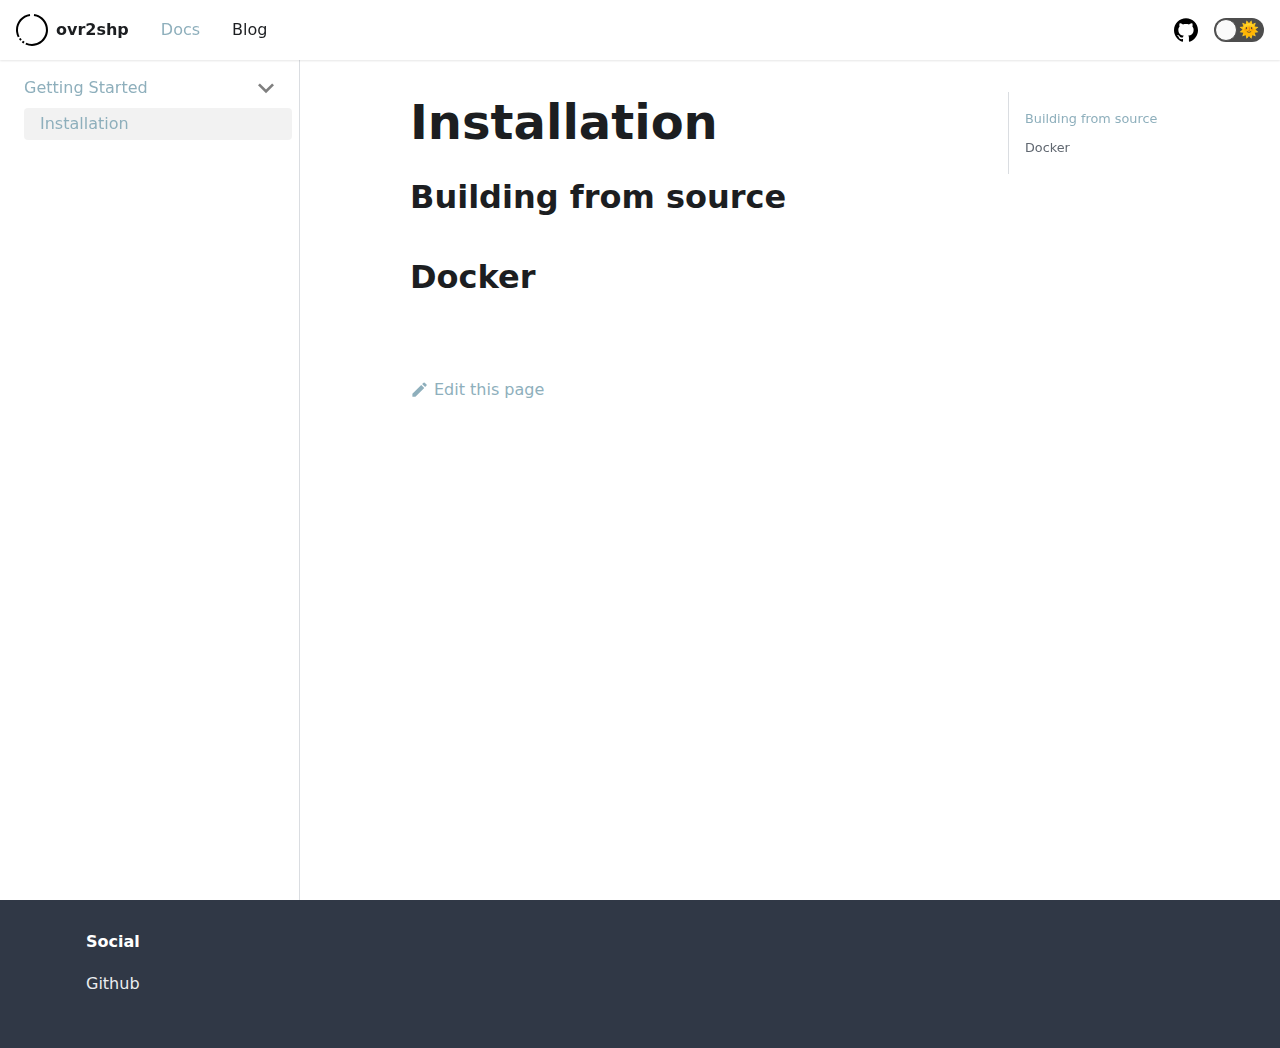
==== index.html @ 109abdb0 "Deploy website - based on 91573e7a1080548430d4d03a2b92b8edbc0ca42b" ====
<!doctype html>
<html lang="en">
<head>
<meta charset="UTF-8">
<meta name="viewport" content="width=device-width,initial-scale=1">
<meta name="generator" content="Docusaurus v2.0.0-alpha.70">
<link rel="alternate" type="application/rss+xml" href="/blog/rss.xml" title="ovr2shp Blog RSS Feed">
<link rel="alternate" type="application/atom+xml" href="/blog/atom.xml" title="ovr2shp Blog Atom Feed"><title data-react-helmet="true">Installation | ovr2shp</title><meta data-react-helmet="true" name="twitter:card" content="summary_large_image"><meta data-react-helmet="true" name="docusaurus_locale" content="en"><meta data-react-helmet="true" name="docusaurus_version" content="current"><meta data-react-helmet="true" name="docusaurus_tag" content="docs-default-current"><meta data-react-helmet="true" property="og:title" content="Installation | ovr2shp"><meta data-react-helmet="true" name="description" content="Building from source"><meta data-react-helmet="true" property="og:description" content="Building from source"><meta data-react-helmet="true" property="og:url" content="https://shenyih0ng.github.io/"><link data-react-helmet="true" rel="shortcut icon" href="/img/logo.svg"><link data-react-helmet="true" rel="canonical" href="https://shenyih0ng.github.io/"><script data-react-helmet="true">document.addEventListener("DOMContentLoaded",(function(){var n=document.getElementById("base-url-issue-banner-container");if(n){var e=window.location.pathname,t="/"===e.substr(-1)?e:e+"/";n.innerHTML=t}}))</script><link rel="stylesheet" href="/styles.a1e291b4.css">
<link rel="stylesheet" href="/main.c60dcc57.css">
<link rel="preload" href="/styles.f276b146.js" as="script">
<link rel="preload" href="/runtime~main.93b03056.js" as="script">
<link rel="preload" href="/main.1a63adff.js" as="script">
<link rel="preload" href="/common.86f554f6.js" as="script">
<link rel="preload" href="/1be78505.478ac699.js" as="script">
<link rel="preload" href="/18.9599d33e.js" as="script">
<link rel="preload" href="/f976f453.eadfd453.js" as="script">
<link rel="preload" href="/17896441.e6aea592.js" as="script">
<link rel="preload" href="/77fbd900.6f8225dc.js" as="script">
</head>
<body>
<script>!function(){function t(t){document.documentElement.setAttribute("data-theme",t)}var e=function(){var t=null;try{t=localStorage.getItem("theme")}catch(t){}return t}();t(null!==e?e:"light")}()</script><div id="__docusaurus">
<div class="baseUrlIssueBanner_1-cE" style="border:solid red thick;background-color:#ffe6b3;margin:20px;padding:20px;font-size:20px"><p style="font-weight:bold;font-size:30px">Your Docusaurus site did not load properly.</p><p>A very common reason is a wrong site <a href="https://v2.docusaurus.io/docs/docusaurus.config.js/#baseurl" style="font-weight:bold">baseUrl configuration</a>.</p><p>Current configured baseUrl = <span style="font-weight:bold;color:red">/</span>  (default value)</p><p>We suggest trying baseUrl = <span style="font-weight:bold;color:green" id="base-url-issue-banner-container"></span> </p></div><nav aria-label="Skip navigation links"><button type="button" tabindex="0" class="skipToContent_11B0">Skip to main content</button></nav><nav class="navbar navbar--fixed-top navbarHideable_17Wu navbarHidden_19ww"><div class="navbar__inner"><div class="navbar__items"><div aria-label="Navigation bar toggle" class="navbar__toggle" role="button" tabindex="0"><svg aria-label="Menu" width="30" height="30" viewBox="0 0 30 30" role="img" focusable="false"><title>Menu</title><path stroke="currentColor" stroke-linecap="round" stroke-miterlimit="10" stroke-width="2" d="M4 7h22M4 15h22M4 23h22"></path></svg></div><a class="navbar__brand" href="/"><img src="/img/logo.svg" alt="My Site Logo" class="themedImage_YANc themedImage--light_3CMI navbar__logo"><img src="/img/logo.svg" alt="My Site Logo" class="themedImage_YANc themedImage--dark_3ARp navbar__logo"><strong class="navbar__title">ovr2shp</strong></a><a aria-current="page" class="navbar__item navbar__link navbar__link--active" href="/">Docs</a><a class="navbar__item navbar__link" href="/blog">Blog</a></div><div class="navbar__items navbar__items--right"><a href="https://github.com/shenyih0ng/ovr2shp" target="_blank" rel="noopener noreferrer" class="navbar__item navbar__link header-github-link" aria-label="GitHub"></a><div class="react-toggle react-toggle--disabled displayOnlyInLargeViewport_2N3Q"><div class="react-toggle-track"><div class="react-toggle-track-check"><span class="toggle_3NWk">🌜</span></div><div class="react-toggle-track-x"><span class="toggle_3NWk">🌞</span></div></div><div class="react-toggle-thumb"></div><input type="checkbox" disabled="" aria-label="Dark mode toggle" class="react-toggle-screenreader-only"></div></div></div><div role="presentation" class="navbar-sidebar__backdrop"></div><div class="navbar-sidebar"><div class="navbar-sidebar__brand"><a class="navbar__brand" href="/"><img src="/img/logo.svg" alt="My Site Logo" class="themedImage_YANc themedImage--light_3CMI navbar__logo"><img src="/img/logo.svg" alt="My Site Logo" class="themedImage_YANc themedImage--dark_3ARp navbar__logo"><strong class="navbar__title">ovr2shp</strong></a></div><div class="navbar-sidebar__items"><div class="menu"><ul class="menu__list"><li class="menu__list-item"><a aria-current="page" class="menu__link navbar__link--active" href="/">Docs</a></li><li class="menu__list-item"><a class="menu__link" href="/blog">Blog</a></li><li class="menu__list-item"><a href="https://github.com/shenyih0ng/ovr2shp" target="_blank" rel="noopener noreferrer" class="menu__link header-github-link" aria-label="GitHub"></a></li></ul></div></div></div></nav><div class="main-wrapper"><div class="docPage_vMrn"><div class="docSidebarContainer_3Ak5" role="complementary"><div class="sidebar_3gvy sidebarWithHideableNavbar_CROi"><a tabindex="-1" class="sidebarLogo_xFc8" href="/"><img src="/img/logo.svg" alt="My Site Logo" class="themedImage_YANc themedImage--light_3CMI"><img src="/img/logo.svg" alt="My Site Logo" class="themedImage_YANc themedImage--dark_3ARp"><strong>ovr2shp</strong></a><div class="menu menu--responsive thin-scrollbar menu_1yIk"><button aria-label="Open Menu" aria-haspopup="true" class="button button--secondary button--sm menu__button" type="button"><svg aria-label="Menu" class="sidebarMenuIcon_1CUI" width="24" height="24" viewBox="0 0 30 30" role="img" focusable="false"><title>Menu</title><path stroke="currentColor" stroke-linecap="round" stroke-miterlimit="10" stroke-width="2" d="M4 7h22M4 15h22M4 23h22"></path></svg></button><ul class="menu__list"><li class="menu__list-item"><a class="menu__link menu__link--sublist menu__link--active" href="#!">Getting Started</a><ul class="menu__list"><li class="menu__list-item"><a aria-current="page" class="menu__link menu__link--active active" tabindex="0" href="/">Installation</a></li></ul></li></ul></div></div></div><main class="docMainContainer_2iGs"><div class="container padding-vert--lg docItemWrapper_1bxp"><div class="row"><div class="col docItemCol_U38p"><div class="docItemContainer_a7m4"><article><header><h1 class="docTitle_Oumm">Installation</h1></header><div class="markdown"><h2><a aria-hidden="true" tabindex="-1" class="anchor" id="building-from-source"></a>Building from source<a class="hash-link" href="#building-from-source" title="Direct link to heading">#</a></h2><h2><a aria-hidden="true" tabindex="-1" class="anchor" id="docker"></a>Docker<a class="hash-link" href="#docker" title="Direct link to heading">#</a></h2></div></article><div class="margin-vert--xl"><div class="row"><div class="col"><a href="https://github.com/facebook/docusaurus/edit/master/website/docs/installation.md" target="_blank" rel="noreferrer noopener"><svg fill="currentColor" height="1.2em" width="1.2em" preserveAspectRatio="xMidYMid meet" role="img" viewBox="0 0 40 40" class="iconEdit_2LL7"><g><path d="m34.5 11.7l-3 3.1-6.3-6.3 3.1-3q0.5-0.5 1.2-0.5t1.1 0.5l3.9 3.9q0.5 0.4 0.5 1.1t-0.5 1.2z m-29.5 17.1l18.4-18.5 6.3 6.3-18.4 18.4h-6.3v-6.2z"></path></g></svg>Edit this page</a></div></div></div><div class="margin-vert--lg"><nav class="pagination-nav" aria-label="Blog list page navigation"><div class="pagination-nav__item"></div><div class="pagination-nav__item pagination-nav__item--next"></div></nav></div></div></div><div class="col col--3"><div class="tableOfContents_2xL- thin-scrollbar"><ul class="table-of-contents table-of-contents__left-border"><li><a href="#building-from-source" class="table-of-contents__link">Building from source</a></li><li><a href="#docker" class="table-of-contents__link">Docker</a></li></ul></div></div></div></div></main></div></div><footer class="footer footer--dark"><div class="container"><div class="row footer__links"><div class="col footer__col"><h4 class="footer__title">Social</h4><ul class="footer__items"><li class="footer__item"><a href="https://github.com/shenyih0ng/ovr2shp" target="_blank" rel="noopener noreferrer" class="footer__link-item">Github</a></li></ul></div></div><div class="footer__bottom text--center"></div></div></footer></div>
<script src="/styles.f276b146.js"></script>
<script src="/runtime~main.93b03056.js"></script>
<script src="/main.1a63adff.js"></script>
<script src="/common.86f554f6.js"></script>
<script src="/1be78505.478ac699.js"></script>
<script src="/18.9599d33e.js"></script>
<script src="/f976f453.eadfd453.js"></script>
<script src="/17896441.e6aea592.js"></script>
<script src="/77fbd900.6f8225dc.js"></script>
</body>
</html>
---- styles.a1e291b4.css ----
.row .col,img{max-width:100%}.markdown li,body{word-wrap:break-word}pre,table{overflow:auto}blockquote,pre{margin:0 0 var(--ifm-spacing-vertical)}.button,.close{-webkit-appearance:none;cursor:pointer}.breadcrumbs__link,.button{transition-timing-function:var(--ifm-transition-timing-default)}.button,.react-toggle{-webkit-user-select:none;-ms-user-select:none}.button--link,a{-webkit-text-decoration:var(--ifm-link-decoration)}.button,.close,.menu__link,.navbar__link{cursor:pointer}.tabs__item,hr,img{box-sizing:content-box}.react-toggle,html{-webkit-tap-highlight-color:transparent}.footer__items,.menu__list,.pills__item,.sidebarItem_2T0D{list-style-type:none}:root{--ra-admonition-background-color:var(--ifm-alert-background-color);--ra-admonition-border-width:var(--ifm-alert-border-width);--ra-admonition-border-color:var(--ifm-alert-border-color);--ra-admonition-border-radius:var(--ifm-alert-border-radius);--ra-admonition-color:var(--ifm-alert-color);--ra-admonition-padding-vertical:var(--ifm-alert-padding-vertical);--ra-admonition-padding-horizontal:var(--ifm-alert-padding-horizontal);--ra-color-note:var(--ifm-color-secondary);--ra-color-important:var(--ifm-color-info);--ra-color-tip:var(--ifm-color-success);--ra-color-caution:var(--ifm-color-warning);--ra-color-warning:var(--ifm-color-danger);--ra-color-text-dark:var(--ifm-color-gray-900);--ifm-dark-value:10%;--ifm-darker-value:15%;--ifm-darkest-value:30%;--ifm-light-value:15%;--ifm-lighter-value:30%;--ifm-lightest-value:50%;--ifm-color-primary:#3578e5;--ifm-color-primary-dark:#306cce;--ifm-color-primary-darker:#2d66c3;--ifm-color-primary-darkest:#2554a0;--ifm-color-primary-light:#538ce9;--ifm-color-primary-lighter:#72a1ed;--ifm-color-primary-lightest:#9abcf2;--ifm-color-secondary:#ebedf0;--ifm-color-secondary-dark:#d4d5d8;--ifm-color-secondary-darker:#c8c9cc;--ifm-color-secondary-darkest:#a4a6a8;--ifm-color-secondary-light:#eef0f2;--ifm-color-secondary-lighter:#f1f2f5;--ifm-color-secondary-lightest:#f5f6f8;--ifm-color-success:#00a400;--ifm-color-success-dark:#009400;--ifm-color-success-darker:#008b00;--ifm-color-success-darkest:#007300;--ifm-color-success-light:#26b226;--ifm-color-success-lighter:#4dbf4d;--ifm-color-success-lightest:#80d280;--ifm-color-info:#54c7ec;--ifm-color-info-dark:#4cb3d4;--ifm-color-info-darker:#47a9c9;--ifm-color-info-darkest:#3b8ba5;--ifm-color-info-light:#6ecfef;--ifm-color-info-lighter:#87d8f2;--ifm-color-info-lightest:#aae3f6;--ifm-color-warning:#ffba00;--ifm-color-warning-dark:#e6a700;--ifm-color-warning-darker:#d99e00;--ifm-color-warning-darkest:#b38200;--ifm-color-warning-light:#ffc426;--ifm-color-warning-lighter:#ffcf4d;--ifm-color-warning-lightest:#ffdd80;--ifm-color-danger:#fa383e;--ifm-color-danger-dark:#e13238;--ifm-color-danger-darker:#d53035;--ifm-color-danger-darkest:#af272b;--ifm-color-danger-light:#fb565b;--ifm-color-danger-lighter:#fb7478;--ifm-color-danger-lightest:#fd9c9f;--ifm-color-white:#fff;--ifm-color-black:#000;--ifm-color-gray-0:var(--ifm-color-white);--ifm-color-gray-100:#f5f6f7;--ifm-color-gray-200:#ebedf0;--ifm-color-gray-300:#dadde1;--ifm-color-gray-400:#ccd0d5;--ifm-color-gray-500:#bec3c9;--ifm-color-gray-600:#8d949e;--ifm-color-gray-700:#606770;--ifm-color-gray-800:#444950;--ifm-color-gray-900:#1c1e21;--ifm-color-gray-1000:var(--ifm-color-black);--ifm-color-emphasis-0:var(--ifm-color-gray-0);--ifm-color-emphasis-100:var(--ifm-color-gray-100);--ifm-color-emphasis-200:var(--ifm-color-gray-200);--ifm-color-emphasis-300:var(--ifm-color-gray-300);--ifm-color-emphasis-400:var(--ifm-color-gray-400);--ifm-color-emphasis-500:var(--ifm-color-gray-500);--ifm-color-emphasis-600:var(--ifm-color-gray-600);--ifm-color-emphasis-700:var(--ifm-color-gray-700);--ifm-color-emphasis-800:var(--ifm-color-gray-800);--ifm-color-emphasis-900:var(--ifm-color-gray-900);--ifm-color-emphasis-1000:var(--ifm-color-gray-1000);--ifm-color-content:var(--ifm-color-emphasis-900);--ifm-color-content-inverse:var(--ifm-color-emphasis-0);--ifm-color-content-secondary:#606770;--ifm-background-color:transparent;--ifm-background-surface-color:var(--ifm-color-content-inverse);--ifm-global-border-width:1px;--ifm-global-radius:0.4rem;--ifm-hover-overlay:rgba(0,0,0,0.05);--ifm-font-color-base:var(--ifm-color-content);--ifm-font-color-base-inverse:var(--ifm-color-content-inverse);--ifm-font-color-secondary:var(--ifm-color-content-secondary);--ifm-font-family-base:system-ui,-apple-system,Segoe UI,Roboto,Ubuntu,Cantarell,Noto Sans,sans-serif,BlinkMacSystemFont,"Segoe UI",Helvetica,Arial,sans-serif,"Apple Color Emoji","Segoe UI Emoji","Segoe UI Symbol";--ifm-font-family-monospace:SFMono-Regular,Menlo,Monaco,Consolas,"Liberation Mono","Courier New",monospace;--ifm-font-size-base:100%;--ifm-font-weight-light:300;--ifm-font-weight-normal:400;--ifm-font-weight-semibold:500;--ifm-font-weight-bold:700;--ifm-font-weight-base:var(--ifm-font-weight-normal);--ifm-line-height-base:1.65;--ifm-global-spacing:1rem;--ifm-spacing-vertical:var(--ifm-global-spacing);--ifm-spacing-horizontal:var(--ifm-global-spacing);--ifm-transition-fast:200ms;--ifm-transition-slow:400ms;--ifm-transition-timing-default:cubic-bezier(0.08,0.52,0.52,1);--ifm-global-shadow-lw:0 1px 2px 0 rgba(0,0,0,0.1);--ifm-global-shadow-md:0 5px 40px rgba(0,0,0,0.2);--ifm-global-shadow-tl:0 12px 28px 0 rgba(0,0,0,0.2),0 2px 4px 0 rgba(0,0,0,0.1);--ifm-z-index-dropdown:2;--ifm-z-index-fixed:3;--ifm-z-index-overlay:4;--ifm-container-width:1140px;--ifm-code-background:var(--ifm-color-emphasis-200);--ifm-code-border-radius:var(--ifm-global-radius);--ifm-code-color:var(--ifm-color-emphasis-900);--ifm-code-font-size:90%;--ifm-code-padding-horizontal:0.4rem;--ifm-code-padding-vertical:0.2rem;--ifm-pre-background:var(--ifm-color-emphasis-100);--ifm-pre-border-radius:var(--ifm-code-border-radius);--ifm-pre-color:inherit;--ifm-pre-line-height:1.45;--ifm-pre-padding:1rem;--ifm-heading-color:inherit;--ifm-heading-margin-top:0;--ifm-heading-margin-bottom:var(--ifm-spacing-vertical);--ifm-heading-font-family:inherit;--ifm-heading-font-weight:var(--ifm-font-weight-bold);--ifm-heading-line-height:1.25;--ifm-h1-font-size:2rem;--ifm-h2-font-size:1.5rem;--ifm-h3-font-size:1.25rem;--ifm-h4-font-size:1rem;--ifm-h5-font-size:0.875rem;--ifm-h6-font-size:0.85rem;--ifm-image-alignment-padding:1.25rem;--ifm-leading-desktop:1.25;--ifm-leading:calc(var(--ifm-leading-desktop)*1rem);--ifm-list-left-padding:2rem;--ifm-list-margin:1rem;--ifm-list-item-margin:0.25rem;--ifm-list-paragraph-margin:1rem;--ifm-table-cell-padding:0.75rem;--ifm-table-background:transparent;--ifm-table-stripe-background:var(--ifm-color-emphasis-100);--ifm-table-border-width:1px;--ifm-table-border-color:var(--ifm-color-emphasis-300);--ifm-table-head-background:inherit;--ifm-table-head-color:inherit;--ifm-table-head-font-weight:var(--ifm-font-weight-bold);--ifm-table-cell-color:inherit;--ifm-link-color:var(--ifm-color-primary);--ifm-link-decoration:none;--ifm-link-hover-color:var(--ifm-link-color);--ifm-link-hover-decoration:underline;--ifm-paragraph-margin-bottom:var(--ifm-leading);--ifm-blockquote-color:#6a737d;--ifm-blockquote-font-size:var(--ifm-font-size-base);--ifm-blockquote-padding-horizontal:1rem;--ifm-blockquote-padding-vertical:1rem;--ifm-hr-border-color:var(--ifm-color-emphasis-500);--ifm-hr-border-width:1px;--ifm-hr-margin-vertical:1.5rem;--ifm-alert-background-color:inherit;--ifm-alert-border-color:inherit;--ifm-alert-border-radius:var(--ifm-global-radius);--ifm-alert-border-width:var(--ifm-global-border-width);--ifm-alert-color:var(--ifm-font-color-base-inverse);--ifm-alert-padding-horizontal:var(--ifm-spacing-horizontal);--ifm-alert-padding-vertical:var(--ifm-spacing-vertical);--ifm-avatar-intro-margin:1rem;--ifm-avatar-intro-alignment:inherit;--ifm-avatar-photo-size-sm:2rem;--ifm-avatar-photo-size-md:3rem;--ifm-avatar-photo-size-lg:4rem;--ifm-avatar-photo-size-xl:6rem;--ifm-badge-background-color:inherit;--ifm-badge-border-color:inherit;--ifm-badge-border-radius:var(--ifm-global-radius);--ifm-badge-border-width:var(--ifm-global-border-width);--ifm-badge-color:var(--ifm-color-white);--ifm-badge-padding-horizontal:calc(var(--ifm-spacing-horizontal)*0.5);--ifm-badge-padding-vertical:calc(var(--ifm-spacing-vertical)*0.25);--ifm-breadcrumb-border-radius:1.5rem;--ifm-breadcrumb-spacing:0.0625rem;--ifm-breadcrumb-color-active:var(--ifm-color-primary);--ifm-breadcrumb-item-background-active:var(--ifm-hover-overlay);--ifm-breadcrumb-padding-horizontal:1rem;--ifm-breadcrumb-padding-vertical:0.5rem;--ifm-breadcrumb-size-multiplier:1;--ifm-breadcrumb-separator:url('data:image/svg+xml;utf8,<svg xmlns="http://www.w3.org/2000/svg" x="0px" y="0px" viewBox="0 0 256 256"><g><g><polygon points="79.093,0 48.907,30.187 146.72,128 48.907,225.813 79.093,256 207.093,128"/></g></g><g></g><g></g><g></g><g></g><g></g><g></g><g></g><g></g><g></g><g></g><g></g><g></g><g></g><g></g><g></g></svg>');--ifm-breadcrumb-separator-filter:none;--ifm-breadcrumb-separator-size:0.5rem;--ifm-breadcrumb-separator-size-multiplier:1.25;--ifm-button-background-color:inherit;--ifm-button-border-color:var(--ifm-button-background-color);--ifm-button-border-width:var(--ifm-global-border-width);--ifm-button-color:var(--ifm-font-color-base-inverse);--ifm-button-font-weight:var(--ifm-font-weight-bold);--ifm-button-padding-horizontal:1.5rem;--ifm-button-padding-vertical:0.375rem;--ifm-button-size-multiplier:1;--ifm-button-transition-duration:var(--ifm-transition-fast);--ifm-button-border-radius:calc(var(--ifm-global-radius)*var(--ifm-button-size-multiplier));--ifm-button-group-margin:2px;--ifm-card-background-color:var(--ifm-background-surface-color);--ifm-card-border-radius:calc(var(--ifm-global-radius)*2);--ifm-card-horizontal-spacing:var(--ifm-global-spacing);--ifm-card-vertical-spacing:var(--ifm-global-spacing);--ifm-toc-border-color:var(--ifm-color-emphasis-300);--ifm-toc-link-color:var(--ifm-color-content-secondary);--ifm-toc-padding-left:0.5rem;--ifm-toc-padding-vertical:0.5rem;--ifm-dropdown-background-color:var(--ifm-background-surface-color);--ifm-dropdown-font-weight:var(--ifm-font-weight-semibold);--ifm-dropdown-link-color:var(--ifm-font-color-base);--ifm-dropdown-hover-background-color:var(--ifm-hover-overlay);--ifm-footer-background-color:var(--ifm-color-emphasis-100);--ifm-footer-color:inherit;--ifm-footer-link-color:var(--ifm-color-emphasis-700);--ifm-footer-link-hover-color:var(--ifm-color-primary);--ifm-footer-link-horizontal-spacing:0.5rem;--ifm-footer-padding-horizontal:calc(var(--ifm-spacing-horizontal)*2);--ifm-footer-padding-vertical:calc(var(--ifm-spacing-vertical)*2);--ifm-footer-title-color:inherit;--ifm-hero-background-color:var(--ifm-background-surface-color);--ifm-hero-text-color:var(--ifm-color-emphasis-800);--ifm-menu-color:var(--ifm-color-emphasis-700);--ifm-menu-color-active:var(--ifm-color-primary);--ifm-menu-color-background-active:var(--ifm-hover-overlay);--ifm-menu-color-background-hover:var(--ifm-hover-overlay);--ifm-menu-link-padding-horizontal:1rem;--ifm-menu-link-padding-vertical:0.375rem;--ifm-menu-link-sublist-icon:url('data:image/svg+xml;utf8,<svg xmlns="http://www.w3.org/2000/svg" width="16px" height="16px" viewBox="0 0 24 24"><path fill="rgba(0,0,0,0.5)" d="M7.41 15.41L12 10.83l4.59 4.58L18 14l-6-6-6 6z"></path></svg>');--ifm-menu-link-sublist-icon-filter:none;--ifm-navbar-background-color:var(--ifm-background-surface-color);--ifm-navbar-height:3.75rem;--ifm-navbar-item-padding-horizontal:1rem;--ifm-navbar-item-padding-vertical:0.25rem;--ifm-navbar-link-color:var(--ifm-font-color-base);--ifm-navbar-link-hover-color:var(--ifm-color-primary);--ifm-navbar-link-active-color:var(--ifm-link-color);--ifm-navbar-padding-horizontal:var(--ifm-spacing-horizontal);--ifm-navbar-padding-vertical:calc(var(--ifm-spacing-vertical)*0.5);--ifm-navbar-shadow:var(--ifm-global-shadow-lw);--ifm-navbar-search-input-background-color:var(--ifm-color-emphasis-200);--ifm-navbar-search-input-color:var(--ifm-color-emphasis-800);--ifm-navbar-search-input-placeholder-color:var(--ifm-color-emphasis-500);--ifm-navbar-search-input-icon:url('data:image/svg+xml;utf8,<svg fill="currentColor" xmlns="http://www.w3.org/2000/svg" viewBox="0 0 16 16" height="16px" width="16px"><path d="M6.02945,10.20327a4.17382,4.17382,0,1,1,4.17382-4.17382A4.15609,4.15609,0,0,1,6.02945,10.20327Zm9.69195,4.2199L10.8989,9.59979A5.88021,5.88021,0,0,0,12.058,6.02856,6.00467,6.00467,0,1,0,9.59979,10.8989l4.82338,4.82338a.89729.89729,0,0,0,1.29912,0,.89749.89749,0,0,0-.00087-1.29909Z" /></svg>');--ifm-navbar-sidebar-width:80vw;--ifm-pagination-border-radius:calc(var(--ifm-global-radius)*var(--ifm-pagination-size-multiplier));--ifm-pagination-color-active:var(--ifm-color-primary);--ifm-pagination-font-size:1rem;--ifm-pagination-item-active-background:var(--ifm-hover-overlay);--ifm-pagination-page-spacing:0.0625rem;--ifm-pagination-padding-horizontal:calc(var(--ifm-spacing-horizontal)*1);--ifm-pagination-padding-vertical:calc(var(--ifm-spacing-vertical)*0.25);--ifm-pagination-size-multiplier:1;--ifm-pagination-nav-border-radius:var(--ifm-global-radius);--ifm-pagination-nav-color-hover:var(--ifm-color-primary);--ifm-pills-color-active:var(--ifm-color-primary);--ifm-pills-color-background-active:var(--ifm-hover-overlay);--ifm-pills-spacing:0.0625rem;--ifm-tabs-color:var(--ifm-font-color-secondary);--ifm-tabs-color-active:var(--ifm-color-primary);--ifm-tabs-padding-horizontal:1rem;--ifm-tabs-padding-vertical:1rem;--ifm-tabs-spacing:0.0625rem;--ifm-scrollbar-size:7px;--ifm-scrollbar-track-background-color:#f1f1f1;--ifm-scrollbar-thumb-background-color:#888;--ifm-scrollbar-thumb-hover-background-color:#555;--docusaurus-announcement-bar-height:auto;--collapse-button-bg-color-dark:#2e333a;--doc-sidebar-width:300px}.admonition{margin-bottom:1em;--ra-admonition-icon-color:var(--ra-admonition-color)}.admonition:not(.alert){background-color:var(--ra-admonition-background-color);border:var(--ra-admonition-border-width) solid var(--ra-admonition-border-color);border-radius:var(--ra-admonition-border-radius);box-sizing:border-box;color:var(--ra-admonition-color);padding:var(--ra-admonition-padding-vertical) var(--ra-admonition-padding-horizontal);--ra-admonition-background-color:var(--ifm-color-primary)}.container,.row .col{padding:0 var(--ifm-spacing-horizontal);width:100%}.admonition h5{margin-top:0;margin-bottom:8px;text-transform:uppercase}.admonition-icon{display:inline-block;vertical-align:middle;margin-right:.2em}.admonition-icon svg{display:inline-block;width:22px;height:22px;stroke-width:0;fill:var(--ra-admonition-icon-color);stroke:var(--ra-admonition-icon-color)}.admonition-content>:last-child,blockquote>:last-child{margin-bottom:0}.admonition-note{--ra-admonition-color:var(--ra-color-text-dark)}*{box-sizing:border-box}html{font:var(--ifm-font-size-base)/var(--ifm-line-height-base) var(--ifm-font-family-base);background-color:var(--ifm-background-color);color:var(--ifm-font-color-base);text-rendering:optimizelegibility;-webkit-font-smoothing:antialiased;-ms-text-size-adjust:100%;-webkit-text-size-adjust:100%}body{margin:0;transition:var(--ifm-transition-fast) ease color}.container{max-width:var(--ifm-container-width);margin:0 auto}.padding-bottom--none,.padding-vert--none{padding-bottom:0!important}.padding-top--none,.padding-vert--none{padding-top:0!important}.padding-horiz--none,.padding-left--none{padding-left:0!important}.padding-horiz--none,.padding-right--none{padding-right:0!important}.container--fluid{max-width:inherit}.row{display:flex;flex-direction:row;flex-wrap:wrap;margin:0 calc(var(--ifm-spacing-horizontal)*-1)}.margin-bottom--none,.margin-vert--none,.markdown>:last-child{margin-bottom:0!important}.margin-top--none,.margin-vert--none,.markdown>:first-child{margin-top:0!important}.row .col{--ifm-col-width:100%;flex:1 0;margin-left:0}.row .col.col--1,.row .col.col--2,.row .col.col--3,.row .col[class*=col--]{flex:0 0 var(--ifm-col-width);max-width:var(--ifm-col-width)}.row .col.col--1{--ifm-col-width:8.33333%}.row .col.col--offset-1{margin-left:8.33333%}.row .col.col--2{--ifm-col-width:16.66667%}.row .col.col--offset-2{margin-left:16.66667%}.row .col.col--3{--ifm-col-width:25%}.row .col.col--offset-3{margin-left:25%}.row .col.col--4{--ifm-col-width:33.33333%;flex:0 0 var(--ifm-col-width);max-width:var(--ifm-col-width)}.row .col.col--offset-4{margin-left:33.33333%}.row .col.col--5{--ifm-col-width:41.66667%;flex:0 0 var(--ifm-col-width);max-width:var(--ifm-col-width)}.row .col.col--6,.row .col.col--7{flex:0 0 var(--ifm-col-width);max-width:var(--ifm-col-width)}.row .col.col--offset-5{margin-left:41.66667%}.row .col.col--6{--ifm-col-width:50%}.row .col.col--offset-6{margin-left:50%}.row .col.col--7{--ifm-col-width:58.33333%}.row .col.col--offset-7{margin-left:58.33333%}.row .col.col--8{--ifm-col-width:66.66667%;flex:0 0 var(--ifm-col-width);max-width:var(--ifm-col-width)}.row .col.col--offset-8{margin-left:66.66667%}.row .col.col--9{--ifm-col-width:75%;flex:0 0 var(--ifm-col-width);max-width:var(--ifm-col-width)}.row .col.col--10,.row .col.col--11{flex:0 0 var(--ifm-col-width);max-width:var(--ifm-col-width)}.row .col.col--offset-9{margin-left:75%}.row .col.col--10{--ifm-col-width:83.33333%}.row .col.col--offset-10{margin-left:83.33333%}.row .col.col--11{--ifm-col-width:91.66667%}.row .col.col--offset-11{margin-left:91.66667%}.row .col.col--12{--ifm-col-width:100%;flex:0 0 var(--ifm-col-width);max-width:var(--ifm-col-width)}.row .col.col--offset-12{margin-left:100%}.row--no-gutters{margin-left:0;margin-right:0}.margin-horiz--none,.margin-left--none{margin-left:0!important}.margin-horiz--none,.margin-right--none{margin-right:0!important}.row--no-gutters>.col{padding-left:0;padding-right:0}.row--align-top{align-items:flex-start}.row--align-bottom{align-items:flex-end}.row--align-center{align-items:center}.row--align-stretch{align-items:stretch}.row--align-baseline{align-items:baseline}.margin--none{margin:0!important}.margin-bottom--xs,.margin-vert--xs{margin-bottom:.25rem!important}.margin-top--xs,.margin-vert--xs{margin-top:.25rem!important}.margin-horiz--xs,.margin-left--xs{margin-left:.25rem!important}.margin-horiz--xs,.margin-right--xs{margin-right:.25rem!important}.margin--xs{margin:.25rem!important}.margin-bottom--sm,.margin-vert--sm{margin-bottom:.5rem!important}.margin-top--sm,.margin-vert--sm{margin-top:.5rem!important}.margin-horiz--sm,.margin-left--sm{margin-left:.5rem!important}.margin-horiz--sm,.margin-right--sm{margin-right:.5rem!important}.margin--sm{margin:.5rem!important}.margin-bottom--md,.margin-vert--md{margin-bottom:1rem!important}.margin-top--md,.margin-vert--md{margin-top:1rem!important}.margin-horiz--md,.margin-left--md{margin-left:1rem!important}.margin-horiz--md,.margin-right--md{margin-right:1rem!important}.margin--md{margin:1rem!important}.margin-bottom--lg,.margin-vert--lg{margin-bottom:2rem!important}.margin-top--lg,.margin-vert--lg{margin-top:2rem!important}.margin-horiz--lg,.margin-left--lg{margin-left:2rem!important}.margin-horiz--lg,.margin-right--lg{margin-right:2rem!important}.margin--lg{margin:2rem!important}.margin-bottom--xl,.margin-vert--xl{margin-bottom:5rem!important}.margin-top--xl,.margin-vert--xl{margin-top:5rem!important}.margin-horiz--xl,.margin-left--xl{margin-left:5rem!important}.margin-horiz--xl,.margin-right--xl{margin-right:5rem!important}.margin--xl{margin:5rem!important}.padding--none{padding:0!important}.padding-bottom--xs,.padding-vert--xs{padding-bottom:.25rem!important}.padding-top--xs,.padding-vert--xs{padding-top:.25rem!important}.padding-horiz--xs,.padding-left--xs{padding-left:.25rem!important}.padding-horiz--xs,.padding-right--xs{padding-right:.25rem!important}.padding--xs{padding:.25rem!important}.padding-bottom--sm,.padding-vert--sm{padding-bottom:.5rem!important}.padding-top--sm,.padding-vert--sm{padding-top:.5rem!important}.padding-horiz--sm,.padding-left--sm{padding-left:.5rem!important}.padding-horiz--sm,.padding-right--sm{padding-right:.5rem!important}.padding--sm{padding:.5rem!important}.padding-bottom--md,.padding-vert--md{padding-bottom:1rem!important}.padding-top--md,.padding-vert--md{padding-top:1rem!important}.padding-horiz--md,.padding-left--md{padding-left:1rem!important}.padding-horiz--md,.padding-right--md{padding-right:1rem!important}.padding--md{padding:1rem!important}.padding-bottom--lg,.padding-vert--lg{padding-bottom:2rem!important}.padding-top--lg,.padding-vert--lg{padding-top:2rem!important}.padding-horiz--lg,.padding-left--lg{padding-left:2rem!important}.padding-horiz--lg,.padding-right--lg{padding-right:2rem!important}.padding--lg{padding:2rem!important}.padding-bottom--xl,.padding-vert--xl{padding-bottom:5rem!important}.padding-top--xl,.padding-vert--xl{padding-top:5rem!important}.padding-horiz--xl,.padding-left--xl{padding-left:5rem!important}.padding-horiz--xl,.padding-right--xl{padding-right:5rem!important}.padding--xl{padding:5rem!important}code{background-color:var(--ifm-code-background);border-radius:var(--ifm-code-border-radius);color:var(--ifm-code-color);font-family:var(--ifm-font-family-monospace);font-size:var(--ifm-code-font-size);padding:var(--ifm-code-padding-vertical) var(--ifm-code-padding-horizontal)}a code{color:inherit}pre{background-color:var(--ifm-pre-background);border-radius:var(--ifm-pre-border-radius);color:var(--ifm-pre-color);font:var(--ifm-code-font-size)/var(--ifm-pre-line-height) var(--ifm-font-family-monospace);padding:var(--ifm-pre-padding)}pre,pre code{word-wrap:normal}pre code{background-color:transparent;display:inline;font-size:100%;line-height:inherit;overflow:visible;padding:0;white-space:pre;word-break:normal}kbd{background-color:var(--ifm-color-emphasis-0);border:1px solid var(--ifm-color-emphasis-400);border-radius:.2rem;box-shadow:inset 0 -1px 0 var(--ifm-color-emphasis-400);color:var(--ifm-color-emphasis-800);font:80% var(--ifm-font-family-monospace);padding:.15rem .3rem}h1,h2,h3,h4,h5,h6{color:var(--ifm-heading-color);font-weight:var(--ifm-heading-font-weight);line-height:var(--ifm-heading-line-height);margin:var(--ifm-heading-margin-top) 0 var(--ifm-heading-margin-bottom) 0}.badge,strong{font-weight:var(--ifm-font-weight-bold)}h1{font-size:var(--ifm-h1-font-size)}h2{font-size:var(--ifm-h2-font-size)}h3{font-size:var(--ifm-h3-font-size)}h4{font-size:var(--ifm-h4-font-size)}h5{font-size:var(--ifm-h5-font-size)}h6{font-size:var(--ifm-h6-font-size)}img{border-style:none}img[align=right]{padding-left:var(--image-alignment-padding)}img[align=left]{padding-right:var(--image-alignment-padding)}.markdown{--ifm-h1-vertical-rhythm-top:3;--ifm-h2-vertical-rhythm-top:2;--ifm-h3-vertical-rhythm-top:1.5;--ifm-heading-vertical-rhythm-top:1.25;--ifm-h1-vertical-rhythm-bottom:1.25;--ifm-heading-vertical-rhythm-bottom:1}.markdown:after,.markdown:before,hr:after,hr:before{content:"";display:table}.markdown:after,hr:after{clear:both}.markdown>h1{--ifm-h1-font-size:3rem;margin-bottom:calc(var(--ifm-h1-vertical-rhythm-bottom)*var(--ifm-leading));margin-top:calc(var(--ifm-h1-vertical-rhythm-top)*var(--ifm-leading))}.markdown>h2,.markdown>h3,.markdown>h4,.markdown>h5,.markdown>h6{margin-bottom:calc(var(--ifm-heading-vertical-rhythm-bottom)*var(--ifm-leading))}.markdown>h2{--ifm-h2-font-size:2rem;margin-top:calc(var(--ifm-h2-vertical-rhythm-top)*var(--ifm-leading))}.markdown>h3{--ifm-h3-font-size:1.5rem;margin-top:calc(var(--ifm-h3-vertical-rhythm-top)*var(--ifm-leading))}.markdown>h4,.markdown>h5,.markdown>h6{margin-top:calc(var(--ifm-heading-vertical-rhythm-top)*var(--ifm-leading))}.markdown>p,.markdown>pre,.markdown>ul{margin-bottom:var(--ifm-leading)}.markdown li>p{margin-top:var(--ifm-list-paragraph-margin)}.markdown li+li{margin-top:var(--ifm-list-item-margin)}ol,ul{margin:0 0 var(--ifm-list-margin);padding-left:var(--ifm-list-left-padding)}ol ol,ul ol{list-style-type:lower-roman}.avatar__name,ol ol,ol ul,ul ol,ul ul{margin:0}ol ol ol,ol ul ol,ul ol ol,ul ul ol{list-style-type:lower-alpha}table{border-collapse:collapse;display:block;margin-bottom:var(--ifm-spacing-vertical);width:100%}.avatar__photo,.card,hr{overflow:hidden}table tr{background-color:var(--ifm-table-background);border-top:var(--ifm-table-border-width) solid var(--ifm-table-border-color)}table tr:nth-child(2n){background-color:var(--ifm-table-stripe-background)}table td,table th{border:var(--ifm-table-border-width) solid var(--ifm-table-border-color);padding:var(--ifm-table-cell-padding)}table th{background-color:var(--ifm-table-head-background);color:var(--ifm-table-head-color);font-weight:var(--ifm-table-head-font-weight)}table td{color:var(--ifm-table-cell-color)}a{color:var(--ifm-link-color);text-decoration:var(--ifm-link-decoration);transition:color var(--ifm-transition-fast) var(--ifm-transition-timing-default)}a:hover{color:var(--ifm-link-hover-color);-webkit-text-decoration:var(--ifm-link-hover-decoration);text-decoration:var(--ifm-link-hover-decoration)}.alert,.alert a{color:var(--ifm-alert-color)}.breadcrumbs__link:hover,a:not([href]){text-decoration:none}p{margin:0 0 var(--ifm-paragraph-margin-bottom)}blockquote{border-left:6px solid var(--ifm-color-emphasis-300);color:var(--ifm-blockquote-color);font-size:var(--ifm-blockquote-font-size);padding:var(--ifm-blockquote-padding-vertical) var(--ifm-blockquote-padding-horizontal)}blockquote>:first-child{margin-top:0}hr{border:var(--ifm-hr-border-width) solid var(--ifm-hr-border-color);margin:var(--ifm-hr-margin-vertical) 0}.alert{background-color:var(--ifm-alert-background-color);border:var(--ifm-alert-border-width) solid var(--ifm-alert-border-color);border-radius:var(--ifm-alert-border-radius);padding:var(--ifm-alert-padding-vertical) var(--ifm-alert-padding-horizontal)}.alert--primary{--ifm-alert-background-color:var(--ifm-color-primary);--ifm-alert-border-color:var(--ifm-color-primary)}.alert--secondary{--ifm-alert-background-color:var(--ifm-color-secondary);--ifm-alert-border-color:var(--ifm-color-secondary);--ifm-alert-color:var(--ifm-color-gray-900)}.alert--success{--ifm-alert-background-color:var(--ifm-color-success);--ifm-alert-border-color:var(--ifm-color-success)}.alert--info{--ifm-alert-background-color:var(--ifm-color-info);--ifm-alert-border-color:var(--ifm-color-info)}.alert--warning{--ifm-alert-background-color:var(--ifm-color-warning);--ifm-alert-border-color:var(--ifm-color-warning)}.alert--danger{--ifm-alert-background-color:var(--ifm-color-danger);--ifm-alert-border-color:var(--ifm-color-danger)}.alert a{text-decoration:underline}.alert .close{margin-right:calc(var(--ifm-alert-padding-horizontal)*-1);margin-top:calc(var(--ifm-alert-padding-vertical)*-1)}.avatar,.navbar,.navbar>.container,.navbar>.container-fluid{display:flex}.avatar__photo-link{display:block}.avatar__photo{border-radius:50%;height:var(--ifm-avatar-photo-size-md);width:var(--ifm-avatar-photo-size-md)}.avatar__photo--sm{height:var(--ifm-avatar-photo-size-sm);width:var(--ifm-avatar-photo-size-sm)}.avatar__photo--lg{height:var(--ifm-avatar-photo-size-lg);width:var(--ifm-avatar-photo-size-lg)}.avatar__photo--xl{height:var(--ifm-avatar-photo-size-xl);width:var(--ifm-avatar-photo-size-xl)}.avatar__photo+.avatar__intro{margin-left:var(--ifm-avatar-intro-margin)}.avatar__intro{display:flex;flex:1 1;flex-direction:column;justify-content:center;text-align:var(--ifm-avatar-intro-alignment)}.badge,.breadcrumbs__item,.breadcrumbs__link,.button,.dropdown>.navbar__link:after,.menu__link--sublist:after{display:inline-block}.avatar__subtitle{margin-top:.25rem}.avatar--vertical{--ifm-avatar-intro-alignment:center;--ifm-avatar-intro-margin:0.5rem;align-items:center;flex-direction:column}.avatar--vertical .avatar__intro{margin-left:0}.badge{background-color:var(--ifm-badge-background-color);border:var(--ifm-badge-border-width) solid var(--ifm-badge-border-color);border-radius:var(--ifm-badge-border-radius);color:var(--ifm-badge-color);font-size:75%;line-height:1;padding:var(--ifm-badge-padding-vertical) var(--ifm-badge-padding-horizontal);vertical-align:baseline}.badge--primary{--ifm-badge-background-color:var(--ifm-color-primary)}.badge--primary,.badge--secondary{--ifm-badge-border-color:var(--ifm-badge-background-color)}.badge--secondary{--ifm-badge-background-color:var(--ifm-color-secondary);color:var(--ifm-color-black)}.badge--success{--ifm-badge-background-color:var(--ifm-color-success)}.badge--info,.badge--success{--ifm-badge-border-color:var(--ifm-badge-background-color)}.badge--info{--ifm-badge-background-color:var(--ifm-color-info)}.badge--warning{--ifm-badge-background-color:var(--ifm-color-warning)}.badge--danger,.badge--warning{--ifm-badge-border-color:var(--ifm-badge-background-color)}.badge--danger{--ifm-badge-background-color:var(--ifm-color-danger)}.breadcrumbs{margin-bottom:0;padding-left:0}.breadcrumbs__item:not(:first-child){margin-left:var(--ifm-breadcrumb-spacing)}.breadcrumbs__item:not(:last-child){margin-right:var(--ifm-breadcrumb-spacing)}.breadcrumbs__item:not(:last-child):after{background:var(--ifm-breadcrumb-separator) 50%;content:" ";display:inline-block;height:calc(var(--ifm-breadcrumb-separator-size)*var(--ifm-breadcrumb-size-multiplier)*var(--ifm-breadcrumb-separator-size-multiplier));margin:0 .5rem;opacity:.5;width:calc(var(--ifm-breadcrumb-separator-size)*var(--ifm-breadcrumb-size-multiplier)*var(--ifm-breadcrumb-separator-size-multiplier));filter:var(--ifm-breadcrumb-separator-filter)}.breadcrumbs__item--active .breadcrumbs__link{color:var(--ifm-breadcrumb-color-active)}.breadcrumbs__item--active .breadcrumbs__link,.breadcrumbs__item:not(.breadcrumbs__item--active):hover .breadcrumbs__link{background:var(--ifm-breadcrumb-item-background-active)}.breadcrumbs__link{border-radius:var(--ifm-breadcrumb-border-radius);color:var(--ifm-font-color-base);font-size:calc(1rem*var(--ifm-breadcrumb-size-multiplier));padding:calc(var(--ifm-breadcrumb-padding-vertical)*var(--ifm-breadcrumb-size-multiplier)) calc(var(--ifm-breadcrumb-padding-horizontal)*var(--ifm-breadcrumb-size-multiplier));transition-property:background,color;transition-duration:var(--ifm-transition-fast)}.breadcrumbs--sm{--ifm-breadcrumb-size-multiplier:0.8}.breadcrumbs--lg{--ifm-breadcrumb-size-multiplier:1.2}.button{appearance:none;background-color:var(--ifm-button-background-color);border:var(--ifm-button-border-width) solid var(--ifm-button-border-color);border-radius:var(--ifm-button-border-radius);font-size:calc(0.875rem*var(--ifm-button-size-multiplier));font-weight:var(--ifm-button-font-weight);line-height:1.5;padding:calc(var(--ifm-button-padding-vertical)*var(--ifm-button-size-multiplier)) calc(var(--ifm-button-padding-horizontal)*var(--ifm-button-size-multiplier));text-align:center;transition-property:color,background,border-color;transition-duration:var(--ifm-button-transition-duration);user-select:none;vertical-align:middle;white-space:nowrap}.button,.button:hover{color:var(--ifm-button-color);text-decoration:none}.button--outline{--ifm-button-background-color:transparent;--ifm-button-color:var(--ifm-button-border-color)}.button--outline:hover{--ifm-button-background-color:var(--ifm-button-border-color)}.button--outline.button--active,.button--outline:active,.button--outline:hover{--ifm-button-color:var(--ifm-font-color-base-inverse)}.button--link{--ifm-button-background-color:transparent;--ifm-button-border-color:transparent;color:var(--ifm-link-color);text-decoration:var(--ifm-link-decoration)}.button--link.button--active,.button--link:active,.button--link:hover{color:var(--ifm-link-hover-color);-webkit-text-decoration:var(--ifm-link-hover-decoration);text-decoration:var(--ifm-link-hover-decoration)}.button.disabled,.button:disabled,.button[disabled]{opacity:.65;pointer-events:none}.button--sm{--ifm-button-size-multiplier:0.8}.button--lg{--ifm-button-size-multiplier:1.35}.button--block{display:block;width:100%}.button.button--secondary{color:var(--ifm-color-gray-900)}.button.button--secondary.button--outline:not(.button--active):not(:hover),.sidebarItemLink_v5H9{color:var(--ifm-font-color-base)}.button--primary{--ifm-button-border-color:var(--ifm-color-primary)}.button--primary:not(.button--outline){--ifm-button-background-color:var(--ifm-color-primary)}.button--primary:not(.button--outline):hover{--ifm-button-background-color:var(--ifm-color-primary-dark);--ifm-button-border-color:var(--ifm-color-primary-dark)}.button--primary.button--active,.button--primary:active{--ifm-button-border-color:var(--ifm-color-primary-darker);--ifm-button-background-color:var(--ifm-color-primary-darker);background-color:var(--ifm-color-primary-darker);border-color:var(--ifm-color-primary-darker)}.button--secondary{--ifm-button-border-color:var(--ifm-color-secondary)}.button--secondary:not(.button--outline){--ifm-button-background-color:var(--ifm-color-secondary)}.button--secondary:not(.button--outline):hover{--ifm-button-background-color:var(--ifm-color-secondary-dark);--ifm-button-border-color:var(--ifm-color-secondary-dark)}.button--secondary.button--active,.button--secondary:active{--ifm-button-border-color:var(--ifm-color-secondary-darker);--ifm-button-background-color:var(--ifm-color-secondary-darker);background-color:var(--ifm-color-secondary-darker);border-color:var(--ifm-color-secondary-darker)}.button--success{--ifm-button-border-color:var(--ifm-color-success)}.button--success:not(.button--outline){--ifm-button-background-color:var(--ifm-color-success)}.button--success:not(.button--outline):hover{--ifm-button-background-color:var(--ifm-color-success-dark);--ifm-button-border-color:var(--ifm-color-success-dark)}.button--success.button--active,.button--success:active{--ifm-button-border-color:var(--ifm-color-success-darker);--ifm-button-background-color:var(--ifm-color-success-darker);background-color:var(--ifm-color-success-darker);border-color:var(--ifm-color-success-darker)}.button--info{--ifm-button-border-color:var(--ifm-color-info)}.button--info:not(.button--outline){--ifm-button-background-color:var(--ifm-color-info)}.button--info:not(.button--outline):hover{--ifm-button-background-color:var(--ifm-color-info-dark);--ifm-button-border-color:var(--ifm-color-info-dark)}.button--info.button--active,.button--info:active{--ifm-button-border-color:var(--ifm-color-info-darker);--ifm-button-background-color:var(--ifm-color-info-darker);background-color:var(--ifm-color-info-darker);border-color:var(--ifm-color-info-darker)}.button--warning{--ifm-button-border-color:var(--ifm-color-warning)}.button--warning:not(.button--outline){--ifm-button-background-color:var(--ifm-color-warning)}.button--warning:not(.button--outline):hover{--ifm-button-background-color:var(--ifm-color-warning-dark);--ifm-button-border-color:var(--ifm-color-warning-dark)}.button--warning.button--active,.button--warning:active{--ifm-button-border-color:var(--ifm-color-warning-darker);--ifm-button-background-color:var(--ifm-color-warning-darker);background-color:var(--ifm-color-warning-darker);border-color:var(--ifm-color-warning-darker)}.button--danger{--ifm-button-border-color:var(--ifm-color-danger)}.button--danger:not(.button--outline){--ifm-button-background-color:var(--ifm-color-danger)}.button--danger:not(.button--outline):hover{--ifm-button-background-color:var(--ifm-color-danger-dark);--ifm-button-border-color:var(--ifm-color-danger-dark)}.button--danger.button--active,.button--danger:active{--ifm-button-border-color:var(--ifm-color-danger-darker);--ifm-button-background-color:var(--ifm-color-danger-darker);background-color:var(--ifm-color-danger-darker);border-color:var(--ifm-color-danger-darker)}.button-group{display:inline-flex}.button-group>.button:not(:first-child){border-bottom-left-radius:0;border-top-left-radius:0;margin-left:var(--ifm-button-group-margin)}.button-group>.button:not(:last-child){border-bottom-right-radius:0;border-top-right-radius:0}.button-group>.button--active{z-index:1}.button-group--block{display:flex;justify-content:stretch}.button-group--block>.button{flex-grow:1}.card{background-color:var(--ifm-card-background-color);border-radius:var(--ifm-card-border-radius);box-shadow:var(--ifm-global-shadow-lw);display:flex;flex-direction:column}.card--full-height,body,html{height:100%}.card__image{padding-top:var(--ifm-card-vertical-spacing)}.card__image:first-child{padding-top:0}.card__body,.card__footer,.card__header{padding:var(--ifm-card-vertical-spacing) var(--ifm-card-horizontal-spacing)}.card__body:not(:last-child),.card__footer:not(:last-child),.card__header:not(:last-child){padding-bottom:0}.card__body>:last-child,.card__footer>:last-child,.card__header>:last-child{margin-bottom:0}.card__footer{margin-top:auto}.table-of-contents{font-size:.8rem;margin-bottom:0;padding:var(--ifm-toc-padding-vertical) 0}.table-of-contents,.table-of-contents ul{list-style-type:none;padding-left:var(--ifm-toc-padding-left)}.table-of-contents li{margin:var(--ifm-toc-padding-vertical)}.table-of-contents__left-border{border-left:1px solid var(--ifm-toc-border-color)}.table-of-contents__link{color:var(--ifm-toc-link-color)}.table-of-contents__link--active,.table-of-contents__link--active code,.table-of-contents__link:hover,.table-of-contents__link:hover code{color:var(--ifm-color-primary);text-decoration:none}.close{appearance:none;background:none;border:none;color:var(--ifm-color-black);float:right;font-size:1.5rem;font-weight:var(--ifm-font-weight-bold);line-height:1;opacity:.5;padding:1rem;transition:opacity var(--ifm-transition-fast) var(--ifm-transition-timing-default)}.close:hover{opacity:.7}.close:focus{opacity:.8}.dropdown{display:inline-flex;font-weight:var(--ifm-dropdown-font-weight);position:relative;vertical-align:top}.dropdown--hoverable:hover .dropdown__menu,.dropdown--show .dropdown__menu{opacity:1;transform:scale(1);visibility:visible}.dropdown--right .dropdown__menu{right:0}.dropdown--nocaret .navbar__link:after{content:none!important}.dropdown__menu{background-color:var(--ifm-dropdown-background-color);border-radius:var(--ifm-global-radius);box-shadow:var(--ifm-global-shadow-md);visibility:hidden;opacity:0;transform:scale(.8);min-width:10rem;list-style:none;padding:.5rem;position:absolute;top:100%;z-index:var(--ifm-z-index-dropdown);transition-property:opacity,transform,visibility;transition-duration:var(--ifm-transition-fast);transition-timing-function:cubic-bezier(.24,.22,.015,1.56)}.dropdown__link{border-radius:.375rem;color:var(--ifm-dropdown-link-color);display:block;font-size:.875rem;padding:.375rem .5rem;white-space:nowrap}.dropdown__link--active,.dropdown__link:hover{background-color:var(--ifm-dropdown-hover-background-color);text-decoration:none;color:var(--ifm-dropdown-link-color)}.dropdown__link--active,.dropdown__link--active:hover{--ifm-dropdown-link-color:var(--ifm-link-color)}.dropdown>.navbar__link:after{border-color:currentcolor transparent;border-style:solid;border-width:.4em .4em 0;content:"";margin-left:.3em;vertical-align:middle}.footer{background-color:var(--ifm-footer-background-color);color:var(--ifm-footer-color);padding:var(--ifm-footer-padding-vertical) var(--ifm-footer-padding-horizontal)}.navbar__item.dropdown,[type=checkbox]{padding:0}.footer--dark{--ifm-footer-background-color:#303846;--ifm-footer-color:var(--ifm-footer-link-color);--ifm-footer-link-color:var(--ifm-color-secondary);--ifm-footer-title-color:var(--ifm-color-white)}.footer__links{margin-bottom:1rem}.footer__link-item{color:var(--ifm-footer-link-color);line-height:2}.footer__link-item:hover{color:var(--ifm-footer-link-hover-color)}.footer__link-separator{margin:0 var(--ifm-footer-link-horizontal-spacing)}.footer__logo{margin-top:1rem;max-width:10rem}.footer__item,.pills__item+.pills__item{margin-top:0}.footer__title{color:var(--ifm-footer-title-color)}.footer__items{margin-bottom:0;padding-left:0}.hero{align-items:center;background-color:var(--ifm-hero-background-color);color:var(--ifm-hero-text-color);display:flex;padding:4rem 2rem}.hero--primary{--ifm-hero-background-color:var(--ifm-color-primary);--ifm-hero-text-color:var(--ifm-font-color-base-inverse)}.hero--dark{--ifm-hero-background-color:#303846;--ifm-hero-text-color:var(--ifm-color-white)}.blogPostTitle_3-lP,.hero__title{font-size:3rem}.hero__subtitle{font-size:1.5rem}.menu{font-weight:var(--ifm-font-weight-semibold);overflow-x:hidden}.menu__list{margin:0;padding-left:0}.menu__list .menu__list{margin-left:var(--ifm-menu-link-padding-horizontal);overflow-y:hidden;will-change:height;transition:height var(--ifm-transition-fast) linear}.menu__list-item{margin:.25rem 0}.menu__list-item--collapsed .menu__list{overflow:hidden;height:0!important}.menu__list-item--collapsed .menu__link--sublist:after{transform:rotate(90deg)}.menu__link{border-radius:.25rem;display:flex;line-height:20px;justify-content:space-between;padding:var(--ifm-menu-link-padding-vertical) var(--ifm-menu-link-padding-horizontal)}.menu__link,.menu__link:hover{color:var(--ifm-menu-color);transition-property:color,background;transition-duration:var(--ifm-transition-fast);transition-timing-function:var(--ifm-transition-timing-default)}.menu__link:hover{text-decoration:none;background:var(--ifm-menu-color-background-hover)}.menu__link--sublist:after{background:var(--ifm-menu-link-sublist-icon) 50%/2rem 2rem;content:" ";height:1.25rem;width:1.25rem;transition:transform var(--ifm-transition-fast) linear;transform:rotate(180deg);filter:var(--ifm-menu-link-sublist-icon-filter)}.menu__link--active,.menu__link--active:hover{color:var(--ifm-menu-color-active)}.navbar__brand,.navbar__link{color:var(--ifm-navbar-link-color)}.menu__link--active:not(.menu__link--sublist){background:var(--ifm-menu-color-background-active)}.menu--responsive .menu__button{bottom:2rem;display:none;position:fixed;right:1rem;z-index:var(--ifm-z-index-fixed)}.menu--show{-ms-scroll-chaining:none;background:var(--ifm-background-surface-color);bottom:0;left:0;overscroll-behavior:contain;padding:1rem;position:fixed;right:0;top:0;z-index:var(--ifm-z-index-overlay)}.menu--show .menu__list{display:inherit;opacity:1;transition:opacity var(--ifm-transition-fast) linear}.navbar{background-color:var(--ifm-navbar-background-color);box-shadow:var(--ifm-navbar-shadow);height:var(--ifm-navbar-height);padding:var(--ifm-navbar-padding-vertical) var(--ifm-navbar-padding-horizontal);width:100%}.navbar__item,.navbar__link{padding:var(--ifm-navbar-item-padding-vertical) var(--ifm-navbar-item-padding-horizontal)}.navbar--fixed-top{position:-webkit-sticky;position:sticky;top:0;z-index:var(--ifm-z-index-fixed)}.navbar__inner{align-items:stretch;display:flex;flex-wrap:wrap;justify-content:space-between;width:100%}.navbar__brand{align-items:center;display:flex;font-weight:700;height:2rem;margin-right:1rem}.navbar__brand:hover{text-decoration:none;color:inherit}.navbar__title{flex-shrink:0;max-width:100%}.navbar__toggle{cursor:pointer;display:none;margin-right:.5rem}.navbar__logo{height:100%;margin-right:.5rem}.navbar__items{align-items:center;display:flex;flex:1 1 auto}.navbar__items--center{flex:0 0 auto}.navbar__items--center .navbar__brand{margin:0}.navbar__items--right{justify-content:flex-end}.navbar__item{display:inline-block}#nprogress,.navbar__item.dropdown .navbar__link:not([href]){pointer-events:none}.navbar__link{font-weight:var(--ifm-font-weight-semibold);text-decoration:none}.navbar__link--active,.navbar__link:hover{color:var(--ifm-navbar-link-hover-color);text-decoration:none}.navbar--dark{--ifm-navbar-background-color:#303846;--ifm-navbar-link-color:var(--ifm-color-white);--ifm-navbar-link-hover-color:var(--ifm-color-primary);--ifm-navbar-search-input-background-color:hsla(0,0%,100%,0.1);--ifm-navbar-search-input-color:var(--ifm-color-white);--ifm-navbar-search-input-placeholder-color:hsla(0,0%,100%,0.5)}.navbar--primary{--ifm-navbar-background-color:var(--ifm-color-primary);--ifm-navbar-link-hover-color:var(--ifm-color-white);--ifm-navbar-search-input-background-color:hsla(0,0%,100%,0.1);--ifm-navbar-search-input-color:var(--ifm-color-emphasis-500);--ifm-navbar-search-input-placeholder-color:hsla(0,0%,100%,0.5)}.navbar__search{padding-left:var(--ifm-navbar-padding-horizontal)}.navbar__search-input{-webkit-appearance:none;appearance:none;background:var(--ifm-navbar-search-input-background-color) var(--ifm-navbar-search-input-icon) no-repeat .75rem/1rem 1rem;border-radius:2rem;border:none;cursor:text;color:var(--ifm-navbar-search-input-color);display:inline-block;font-size:.9rem;line-height:2rem;padding:0 .5rem 0 2.25rem;width:12.5rem}.navbar-sidebar,.navbar-sidebar__backdrop{bottom:0;display:none;top:0;left:0;position:fixed}.navbar__search-input:-ms-input-placeholder{color:var(--ifm-navbar-search-input-placeholder-color)}.navbar__search-input::placeholder{color:var(--ifm-navbar-search-input-placeholder-color)}.navbar-sidebar{background-color:var(--ifm-navbar-background-color);box-shadow:var(--ifm-global-shadow-md);transform:translateX(-100%);transition:transform var(--ifm-transition-fast) ease;width:var(--ifm-navbar-sidebar-width);overflow:auto}.navbar-sidebar--show .navbar-sidebar{transform:translateX(0)}.navbar-sidebar--show .navbar-sidebar__backdrop,html[data-theme=dark] .themedImage--dark_3ARp,html[data-theme=light] .themedImage--light_3CMI{display:block}.navbar-sidebar__backdrop{background-color:rgba(0,0,0,.6);right:0}.navbar-sidebar__brand{align-items:center;box-shadow:var(--ifm-navbar-shadow);display:flex;height:var(--ifm-navbar-height);padding:var(--ifm-navbar-padding-vertical) var(--ifm-navbar-padding-horizontal)}.pagination__item,.pagination__link{display:inline-block}.navbar-sidebar__items{padding:.5rem}.pagination{font-size:var(--ifm-pagination-font-size);padding-left:0}.pagination--sm{--ifm-pagination-font-size:0.8rem;--ifm-pagination-padding-horizontal:0.8rem;--ifm-pagination-padding-vertical:0.2rem}.pagination--lg{--ifm-pagination-font-size:1.2rem;--ifm-pagination-padding-horizontal:1.2rem;--ifm-pagination-padding-vertical:0.3rem}.pagination__item:not(:first-child){margin-left:var(--ifm-pagination-page-spacing)}.pagination__item:not(:last-child){margin-right:var(--ifm-pagination-page-spacing)}.pagination__item>span{padding:var(--ifm-pagination-padding-vertical)}.pagination__item--active .pagination__link{color:var(--ifm-pagination-color-active)}.pagination__item--active .pagination__link,.pagination__item:not(.pagination__item--active):hover .pagination__link{background:var(--ifm-pagination-item-active-background)}.pagination__item--disabled,.pagination__item[disabled]{opacity:.25;pointer-events:none}.pagination__link{border-radius:var(--ifm-pagination-border-radius);color:var(--ifm-font-color-base);padding:var(--ifm-pagination-padding-vertical) var(--ifm-pagination-padding-horizontal);transition:background var(--ifm-transition-fast) var(--ifm-transition-timing-default)}.pagination__link:hover{text-decoration:none}.pagination-nav{display:flex}.pagination-nav__item{display:flex;flex:1 50%;max-width:50%}.pagination-nav__item--next{text-align:right}.pagination-nav__item+.pagination-nav__item{margin-left:var(--ifm-spacing-horizontal)}.pagination-nav__link{border:1px solid var(--ifm-color-emphasis-300);border-radius:var(--ifm-pagination-nav-border-radius);flex-grow:1;padding:var(--ifm-global-spacing);line-height:var(--ifm-heading-line-height);transition:border-color var(--ifm-transition-fast) var(--ifm-transition-timing-default)}.pagination-nav__link:hover{border-color:var(--ifm-pagination-nav-color-hover);text-decoration:none}.pagination-nav__label{font-size:var(--ifm-h4-font-size);font-weight:var(--ifm-heading-font-weight);word-break:break-word}.pagination-nav__sublabel{font-size:var(--ifm-h5-font-size);color:var(--ifm-color-content-secondary);font-weight:var(--ifm-font-weight-semibold);margin-bottom:.25rem}.pills,.tabs{font-weight:var(--ifm-font-weight-bold)}.pills{padding-left:0}.pills__item{border-radius:.5rem;cursor:pointer;display:inline-block;padding:.25rem 1rem;transition:background var(--ifm-transition-fast) var(--ifm-transition-timing-default)}.pills__item--active{background:var(--ifm-pills-color-background-active);color:var(--ifm-pills-color-active)}.pills__item:not(.pills__item--active):hover{background-color:var(--ifm-pills-color-background-active)}.pills__item:not(:first-child){margin-left:var(--ifm-pills-spacing)}.pills__item:not(:last-child){margin-right:var(--ifm-pills-spacing)}.pills--block{display:flex;justify-content:stretch}.pills--block .pills__item{flex-grow:1;text-align:center}.tabs{display:flex;overflow-x:auto;color:var(--ifm-tabs-color);margin-bottom:0;padding-left:0}.tabs__item{border-bottom:3px solid transparent;border-radius:var(--ifm-global-radius);cursor:pointer;display:inline-flex;padding:var(--ifm-tabs-padding-vertical) var(--ifm-tabs-padding-horizontal);margin:0;transition:background-color var(--ifm-transition-fast) var(--ifm-transition-timing-default)}.tabs__item--active{border-bottom-color:var(--ifm-tabs-color-active);border-bottom-left-radius:0;border-bottom-right-radius:0;color:var(--ifm-tabs-color-active)}.tabs__item:hover{background-color:var(--ifm-hover-overlay)}.tabs--block{justify-content:stretch}.tabs--block .tabs__item{flex-grow:1;justify-content:center}.shadow--lw{box-shadow:var(--ifm-global-shadow-lw)!important}.shadow--md{box-shadow:var(--ifm-global-shadow-md)!important}.shadow--tl{box-shadow:var(--ifm-global-shadow-tl)!important}.sidebarItemLinkActive_1anX,.sidebarItemLink_v5H9:hover,.text--primary{color:var(--ifm-color-primary)}.text--secondary{color:var(--ifm-color-secondary)}.text--success{color:var(--ifm-color-success)}.text--info{color:var(--ifm-color-info)}.text--warning{color:var(--ifm-color-warning)}.text--danger{color:var(--ifm-color-danger)}.text--center{text-align:center}.text--left{text-align:left}.text--justify{text-align:justify}.text--right{text-align:right}.text--capitalize{text-transform:capitalize}.text--lowercase{text-transform:lowercase}.text--uppercase{text-transform:uppercase}.text--light{font-weight:var(--ifm-font-weight-light)}.text--normal{font-weight:var(--ifm-font-weight-normal)}.text--semibold{font-weight:var(--ifm-font-weight-semibold)}.text--bold{font-weight:var(--ifm-font-weight-bold)}.text--italic{font-style:italic}.text--truncate{overflow:hidden;text-overflow:ellipsis;white-space:nowrap}.text--break{word-break:break-word!important;word-wrap:break-word!important}.sidebarItemLink_v5H9:hover,.text--no-decoration,.text--no-decoration:hover{text-decoration:none}.thin-scrollbar::-webkit-scrollbar{width:var(--ifm-scrollbar-size);height:var(--ifm-scrollbar-size)}.thin-scrollbar::-webkit-scrollbar-track{background:var(--ifm-scrollbar-track-background-color);border-radius:10px}.thin-scrollbar::-webkit-scrollbar-thumb{background:var(--ifm-scrollbar-thumb-background-color);border-radius:10px}.thin-scrollbar::-webkit-scrollbar-thumb:hover{background:var(--ifm-scrollbar-thumb-hover-background-color)}html[data-theme=dark]{--ifm-color-emphasis-0:var(--ifm-color-gray-1000);--ifm-color-emphasis-100:var(--ifm-color-gray-900);--ifm-color-emphasis-200:var(--ifm-color-gray-800);--ifm-color-emphasis-300:var(--ifm-color-gray-700);--ifm-color-emphasis-400:var(--ifm-color-gray-600);--ifm-color-emphasis-500:var(--ifm-color-gray-500);--ifm-color-emphasis-600:var(--ifm-color-gray-400);--ifm-color-emphasis-700:var(--ifm-color-gray-300);--ifm-color-emphasis-800:var(--ifm-color-gray-200);--ifm-color-emphasis-900:var(--ifm-color-gray-100);--ifm-color-emphasis-1000:var(--ifm-color-gray-0);--ifm-background-color:#18191a;--ifm-background-surface-color:#242526;--ifm-hover-overlay:hsla(0,0%,100%,0.05);--ifm-menu-link-sublist-icon-filter:invert(100%) sepia(94%) saturate(17%) hue-rotate(223deg) brightness(104%) contrast(98%);--ifm-color-content-secondary:#fff;--ifm-breadcrumb-separator-filter:invert(64%) sepia(11%) saturate(0%) hue-rotate(149deg) brightness(99%) contrast(95%)}#nprogress .bar{background:#29d;position:fixed;z-index:5;top:0;left:0;width:100%;height:2px}#nprogress .peg{position:absolute;right:0;width:100px;height:100%;box-shadow:0 0 10px #29d,0 0 5px #29d;opacity:1;transform:rotate(3deg) translateY(-4px)}.baseUrlIssueBanner_1-cE,.collapseSidebarButton_2WRA,.sidebarLogo_xFc8,.themedImage_YANc{display:none}.skipToContent_11B0{position:fixed;top:1rem;left:100%;z-index:calc(var(--ifm-z-index-fixed) + 1);padding:calc(var(--ifm-global-spacing)/2) var(--ifm-global-spacing);color:var(--ifm-color-emphasis-900);background-color:var(--ifm-background-surface-color);border-radius:var(--ifm-global-radius);font:inherit;border:none}.codeBlockLines_3uvA,.codeBlockTitle_2eSY{font-family:var(--ifm-font-family-monospace)}.skipToContent_11B0:focus{left:1rem}.announcementBar_1JSk{position:relative;width:100%;height:var(--docusaurus-announcement-bar-height);background-color:var(--ifm-color-primary);color:var(--ifm-color-black)}.announcementBarClose_1-Um{position:absolute;right:0;top:0;width:55px;font-size:1.25rem;padding:0;border:none;cursor:pointer;background:none;color:inherit;height:100%}.announcementBarContent_2EqR{font-size:85%;width:100%;text-align:center;padding:5px 0}.announcementBarCloseable_3bpQ{margin-right:55px}.announcementBarContent_2EqR a{color:inherit;text-decoration:underline}.toggle_3NWk{align-items:center;display:flex;height:10px;justify-content:center;width:10px}.toggle_3NWk:before{position:absolute}.react-toggle{touch-action:pan-x;position:relative;cursor:pointer;user-select:none}.react-toggle-screenreader-only{border:0;clip:rect(0 0 0 0);height:1px;margin:-1px;overflow:hidden;position:absolute;width:1px}.react-toggle--disabled{cursor:not-allowed}.react-toggle-track{width:50px;height:24px;border-radius:30px;background-color:#4d4d4d;transition:.2s}.react-toggle-track-check,.react-toggle-track-x{height:10px;top:0;bottom:0;margin:auto 0;position:absolute}.react-toggle-track-check{width:14px;left:8px;opacity:0;transition:opacity .25s}.react-toggle--checked .react-toggle-track-check,.react-toggle-track-x,[data-theme=dark] .react-toggle .react-toggle-track-check{opacity:1;transition:opacity .25s}.react-toggle-track-x{width:10px;right:10px}.react-toggle--checked .react-toggle-track-x,[data-theme=dark] .react-toggle .react-toggle-track-x{opacity:0}.react-toggle-thumb{position:absolute;top:1px;left:1px;width:22px;height:22px;border:1px solid #4d4d4d;border-radius:50%;background-color:#fafafa;transition:.25s}.react-toggle--checked .react-toggle-thumb,[data-theme=dark] .react-toggle .react-toggle-thumb{left:27px}.react-toggle--focus .react-toggle-thumb{box-shadow:0 0 2px 3px var(--ifm-color-primary)}.react-toggle:active:not(.react-toggle--disabled) .react-toggle-thumb{box-shadow:0 0 5px 5px var(--ifm-color-primary)}.navbarHideable_17Wu{transition:top .2s ease-in-out}.navbarHidden_19ww{top:calc(var(--ifm-navbar-height)*-1)!important}.footerLogoLink_31Aa{opacity:.5;transition:opacity var(--ifm-transition-fast) var(--ifm-transition-timing-default)}.codeBlockContent_actS:hover>.copyButton_2GIj,.codeBlockTitle_2eSY:hover+.codeBlockContent_actS .copyButton_2GIj,.copyButton_2GIj:focus,.footerLogoLink_31Aa:hover,.hash-link:focus,:hover>.hash-link{opacity:1}body:not(.navigation-with-keyboard) :not(input):focus{outline:0}#__docusaurus{min-height:100%;display:flex;flex-direction:column}.main-wrapper{flex:1 0 auto}.sidebarMenuIcon_1CUI{vertical-align:middle}.sidebarMenuCloseIcon_ZwX-{display:inline-flex;justify-content:center;align-items:center;height:24px;font-size:1.5rem;font-weight:var(--ifm-font-weight-bold);line-height:.9;width:24px}.codeBlockContent_actS{position:relative}.codeBlockTitle_2eSY{border-top-left-radius:var(--ifm-global-radius);border-top-right-radius:var(--ifm-global-radius);border-bottom:1px solid var(--ifm-color-emphasis-200);font-weight:700;padding:.75rem var(--ifm-pre-padding);width:100%}.codeBlock_tuNs{overflow:auto;border-radius:var(--ifm-global-radius)}.codeBlockWithTitle_1UkA{border-top-left-radius:0;border-top-right-radius:0}.copyButton_2GIj{background:rgba(0,0,0,.3);border:none;border-radius:var(--ifm-global-radius);color:var(--ifm-color-white);cursor:pointer;opacity:0;-webkit-user-select:none;-ms-user-select:none;user-select:none;padding:.4rem .5rem;position:absolute;right:calc(var(--ifm-pre-padding)/2);top:calc(var(--ifm-pre-padding)/2);transition:opacity .2s ease-in-out}.codeBlockLines_3uvA{font-size:inherit;line-height:var(--ifm-pre-line-height);white-space:pre;float:left;min-width:100%;padding:var(--ifm-pre-padding)}.anchor{display:block;position:relative;top:-.5rem}.hash-link{opacity:0;padding-left:.5rem;transition:opacity var(--ifm-transition-fast)}.enhancedAnchor_prK2{top:calc(var(--ifm-navbar-height)*-1)}.mdxCodeBlock_1zKU{position:relative;margin-bottom:var(--ifm-leading);font-size:var(--ifm-code-font-size)}.mdxCodeBlock_1zKU pre{font-size:inherit}.blogPostDate_Ta7i{font-size:.9rem}.sidebar_SWld,.tableOfContents_2xL-{display:inherit;max-height:calc(100vh - var(--ifm-navbar-height) - 2rem);overflow-y:auto;position:-webkit-sticky;position:sticky;top:calc(var(--ifm-navbar-height) + 2rem)}.sidebarItemTitle_Km2m{margin-bottom:.5rem}.sidebarItemList_3UpA{overflow-y:auto;font-size:.9rem;padding-left:0}.sidebarItem_2T0D{margin-top:.8rem;margin-bottom:.8rem}.iconEdit_2LL7{margin-right:.3em;vertical-align:sub}.docTitle_Oumm{font-size:3rem;margin-bottom:calc(var(--ifm-leading-desktop)*var(--ifm-leading))}.docItemContainer_a7m4{margin:0 auto;padding:0 .5rem}.docLastUpdatedAt_1Qna{font-weight:700}@media (min-width:997px){.sidebar_3gvy{display:flex;flex-direction:column;height:100vh;position:-webkit-sticky;position:sticky;top:0;padding-top:var(--ifm-navbar-height);width:var(--doc-sidebar-width);transition:opacity 50ms}.sidebarWithHideableNavbar_CROi{padding-top:0}.sidebarHidden_3AzR{opacity:0;height:0;overflow:hidden;visibility:hidden}.sidebarLogo_xFc8{display:flex!important;align-items:center;margin:0 var(--ifm-navbar-padding-horizontal);min-height:var(--ifm-navbar-height);max-height:var(--ifm-navbar-height);color:inherit!important;text-decoration:none!important}.sidebarLogo_xFc8 img{margin-right:.5rem;height:2rem}.menu_1yIk{flex-grow:1;padding:.5rem}.menuLinkText_yu3-{cursor:auto}.menuLinkText_yu3-:hover{background:none}.menuWithAnnouncementBar_3qTP{margin-bottom:var(--docusaurus-announcement-bar-height)}.collapseSidebarButton_2WRA{display:block!important;background-color:var(--ifm-button-background-color);height:40px;position:-webkit-sticky;position:sticky;bottom:0;border-radius:0}.collapseSidebarButtonIcon_CoMu{transform:rotate(180deg);margin-top:4px}html[data-theme=dark] .collapseSidebarButton_2WRA{background-color:var(--collapse-button-bg-color-dark);border:none;border-left:1px solid var(--ifm-toc-border-color)}.collapsedDocSidebar_2fQg:focus,.collapsedDocSidebar_2fQg:hover,html[data-theme=dark] .collapseSidebarButton_2WRA:focus,html[data-theme=dark] .collapseSidebarButton_2WRA:hover{background-color:var(--ifm-color-emphasis-200)}.docPage_vMrn{display:flex}.docSidebarContainer_3Ak5{width:var(--doc-sidebar-width);margin-top:calc(var(--ifm-navbar-height)*-1);border-right:1px solid var(--ifm-toc-border-color);will-change:width;transition:width var(--ifm-transition-fast) ease;-webkit-clip-path:inset(0);clip-path:inset(0)}.docSidebarContainerHidden_27Ua{width:30px;cursor:e-resize}.collapsedDocSidebar_2fQg{position:-webkit-sticky;position:sticky;top:0;height:100%;max-height:100vh;display:flex;align-items:center;justify-content:center;transition:background-color var(--ifm-transition-fast) ease}html[data-theme=dark] .collapsedDocSidebar_2fQg:focus,html[data-theme=dark] .collapsedDocSidebar_2fQg:hover{background-color:var(--collapse-button-bg-color-dark)}.docMainContainer_2iGs{flex-grow:1}.docItemWrapperEnhanced_1x_V{max-width:calc(var(--ifm-container-width) + var(--doc-sidebar-width))}}@media (min-width:997px) and (max-width:1320px){.docItemWrapper_1bxp{max-width:calc(var(--ifm-container-width) - var(--doc-sidebar-width) - var(--ifm-spacing-horizontal)*2)}.docItemWrapperEnhanced_1x_V{max-width:calc(var(--ifm-container-width) - var(--ifm-spacing-horizontal)*2)}}@media only screen and (min-width:997px){.docItemCol_U38p{max-width:75%!important}}@media screen and (min-width:1024px){:root{--docusaurus-announcement-bar-height:30px}}@media (max-width:1200px){h1{--ifm-h1-font-size:calc(1.375rem + 1.5vw)}}@media screen and (max-width:997px){.displayOnlyInLargeViewport_2N3Q{display:none!important}}@media (max-width:996px){.row .col.col.col{--ifm-col-width:100%;flex-basis:var(--ifm-col-width);margin-left:0;max-width:var(--ifm-col-width)}.footer{--ifm-footer-padding-horizontal:0}.footer__link-separator,.navbar__item{display:none}.footer__col{margin-bottom:calc(var(--ifm-spacing-vertical)*3)}.footer__link-item,.navbar-sidebar{display:block}.hero{padding-left:0;padding-right:0}.docPage_vMrn,.menu--responsive .menu__button,.navbar__toggle{display:inherit}.menu--responsive:not(.menu--show) .menu__list{display:none;opacity:0}.navbar>.container,.navbar>.container-fluid{padding:0}.navbar__search-input{width:9rem}.pills--block,.tabs--block{flex-direction:column}.pills--block .pills__item:not(:first-child){margin-top:var(--ifm-pills-spacing)}.pills--block .pills__item:not(:last-child){margin-bottom:var(--ifm-pills-spacing)}.tabs--block .tabs__item:not(:first-child){margin-top:var(--ifm-tabs-spacing)}.tabs--block .tabs__item:not(:last-child){margin-bottom:var(--ifm-tabs-spacing)}.docSidebarContainer_3Ak5{margin-top:0}}@media only screen and (max-width:996px){.sidebar_SWld,.tableOfContents_2xL-{display:none}.docItemContainer_1Kik,.docItemContainer_a7m4{padding:0 .3rem}}@media (max-width:768px){.hideLogoText_2jLQ{display:none}}@media screen and (max-width:576px){.announcementBarClose_1-Um{width:35px}.announcementBarContent_2EqR{width:auto}.announcementBarCloseable_3bpQ{margin-right:35px}}@media print{.announcementBar_1JSk,.footer,.menu,.navbar,.pagination-nav,.table-of-contents{display:none}.tabs{page-break-inside:avoid}.codeBlockLines_3uvA{white-space:pre-wrap}}
---- main.c60dcc57.css ----
:root{--ifm-color-primary:#8eafbc;--ifm-color-primary-dark:#4654cb;--ifm-color-primary-darker:#3a49c8;--ifm-color-primary-darkest:#2e3ba6;--ifm-color-primary-light:#7680d9;--ifm-color-primary-lighter:#828bdc;--ifm-color-primary-lightest:#a5ace6}.docusaurus-highlight-code-line{display:block;margin:0 calc(var(--ifm-pre-padding)*-1);padding:0 var(--ifm-pre-padding);background-color:#484d5b}.header-github-link:hover{opacity:.6}.header-github-link:before{content:"";width:24px;height:24px;display:flex;background:url("data:image/svg+xml;charset=utf-8,%3Csvg viewBox='0 0 24 24' xmlns='http://www.w3.org/2000/svg'%3E%3Cpath d='M12 .297c-6.63 0-12 5.373-12 12 0 5.303 3.438 9.8 8.205 11.385.6.113.82-.258.82-.577 0-.285-.01-1.04-.015-2.04-3.338.724-4.042-1.61-4.042-1.61C4.422 18.07 3.633 17.7 3.633 17.7c-1.087-.744.084-.729.084-.729 1.205.084 1.838 1.236 1.838 1.236 1.07 1.835 2.809 1.305 3.495.998.108-.776.417-1.305.76-1.605-2.665-.3-5.466-1.332-5.466-5.93 0-1.31.465-2.38 1.235-3.22-.135-.303-.54-1.523.105-3.176 0 0 1.005-.322 3.3 1.23.96-.267 1.98-.399 3-.405 1.02.006 2.04.138 3 .405 2.28-1.552 3.285-1.23 3.285-1.23.645 1.653.24 2.873.12 3.176.765.84 1.23 1.91 1.23 3.22 0 4.61-2.805 5.625-5.475 5.92.42.36.81 1.096.81 2.22 0 1.606-.015 2.896-.015 3.286 0 .315.21.69.825.57C20.565 22.092 24 17.592 24 12.297c0-6.627-5.373-12-12-12'/%3E%3C/svg%3E") no-repeat}html[data-theme=dark] .header-github-link:before{background:url("data:image/svg+xml;charset=utf-8,%3Csvg viewBox='0 0 24 24' xmlns='http://www.w3.org/2000/svg'%3E%3Cpath fill='%23fff' d='M12 .297c-6.63 0-12 5.373-12 12 0 5.303 3.438 9.8 8.205 11.385.6.113.82-.258.82-.577 0-.285-.01-1.04-.015-2.04-3.338.724-4.042-1.61-4.042-1.61C4.422 18.07 3.633 17.7 3.633 17.7c-1.087-.744.084-.729.084-.729 1.205.084 1.838 1.236 1.838 1.236 1.07 1.835 2.809 1.305 3.495.998.108-.776.417-1.305.76-1.605-2.665-.3-5.466-1.332-5.466-5.93 0-1.31.465-2.38 1.235-3.22-.135-.303-.54-1.523.105-3.176 0 0 1.005-.322 3.3 1.23.96-.267 1.98-.399 3-.405 1.02.006 2.04.138 3 .405 2.28-1.552 3.285-1.23 3.285-1.23.645 1.653.24 2.873.12 3.176.765.84 1.23 1.91 1.23 3.22 0 4.61-2.805 5.625-5.475 5.92.42.36.81 1.096.81 2.22 0 1.606-.015 2.896-.015 3.286 0 .315.21.69.825.57C20.565 22.092 24 17.592 24 12.297c0-6.627-5.373-12-12-12'/%3E%3C/svg%3E") no-repeat}
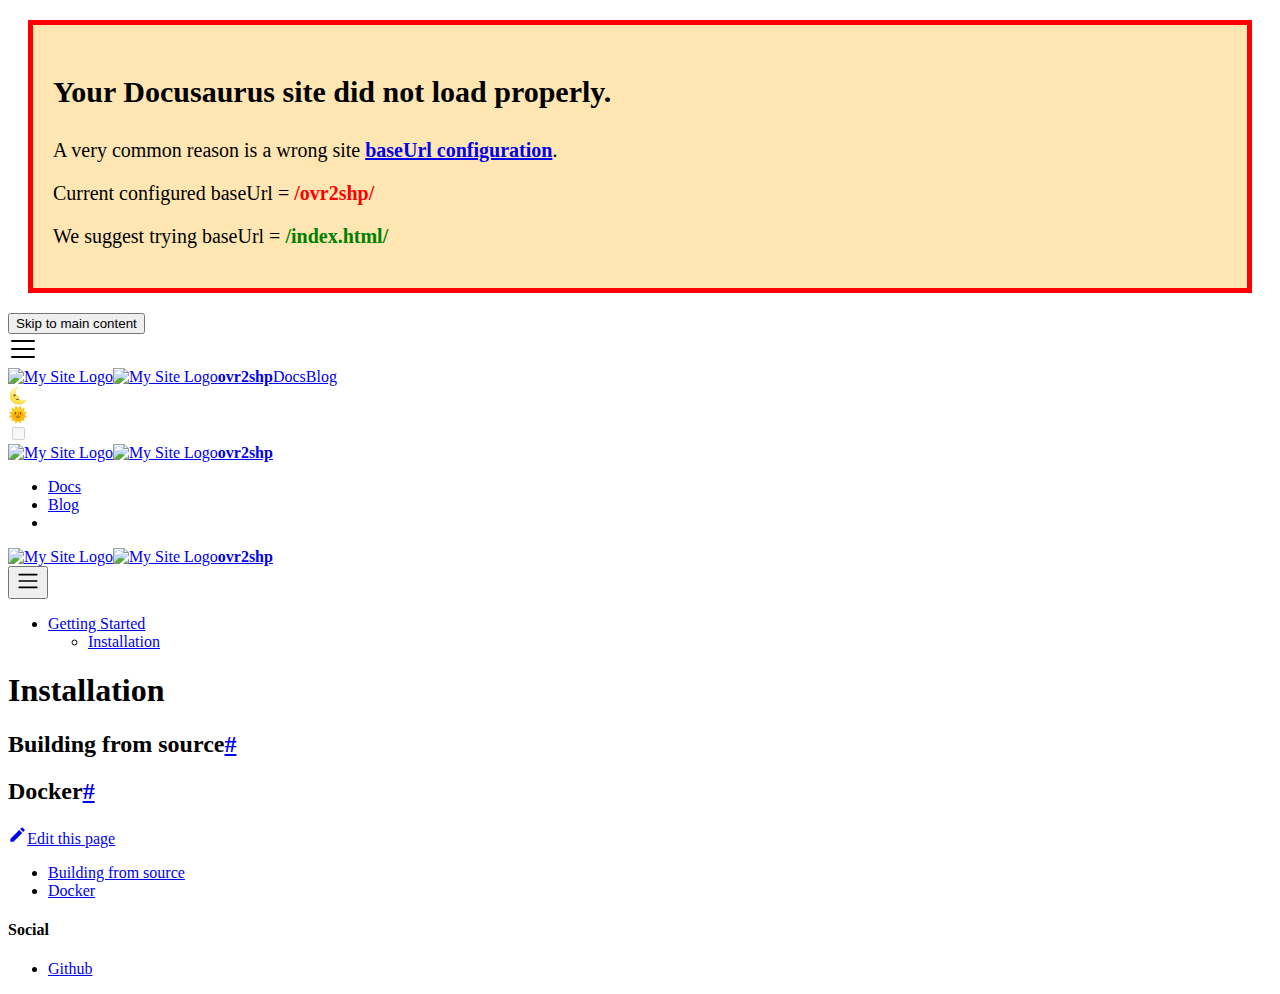
==== commit 1759178f: "Deploy website - based on 91573e7a1080548430d4d03a2b92b8edbc0ca42b" ====
--- a/index.html
+++ b/index.html
@@ -4,30 +4,30 @@
 <meta charset="UTF-8">
 <meta name="viewport" content="width=device-width,initial-scale=1">
 <meta name="generator" content="Docusaurus v2.0.0-alpha.70">
-<link rel="alternate" type="application/rss+xml" href="/blog/rss.xml" title="ovr2shp Blog RSS Feed">
-<link rel="alternate" type="application/atom+xml" href="/blog/atom.xml" title="ovr2shp Blog Atom Feed"><title data-react-helmet="true">Installation | ovr2shp</title><meta data-react-helmet="true" name="twitter:card" content="summary_large_image"><meta data-react-helmet="true" name="docusaurus_locale" content="en"><meta data-react-helmet="true" name="docusaurus_version" content="current"><meta data-react-helmet="true" name="docusaurus_tag" content="docs-default-current"><meta data-react-helmet="true" property="og:title" content="Installation | ovr2shp"><meta data-react-helmet="true" name="description" content="Building from source"><meta data-react-helmet="true" property="og:description" content="Building from source"><meta data-react-helmet="true" property="og:url" content="https://shenyih0ng.github.io/"><link data-react-helmet="true" rel="shortcut icon" href="/img/logo.svg"><link data-react-helmet="true" rel="canonical" href="https://shenyih0ng.github.io/"><script data-react-helmet="true">document.addEventListener("DOMContentLoaded",(function(){var n=document.getElementById("base-url-issue-banner-container");if(n){var e=window.location.pathname,t="/"===e.substr(-1)?e:e+"/";n.innerHTML=t}}))</script><link rel="stylesheet" href="/styles.a1e291b4.css">
-<link rel="stylesheet" href="/main.c60dcc57.css">
-<link rel="preload" href="/styles.f276b146.js" as="script">
-<link rel="preload" href="/runtime~main.93b03056.js" as="script">
-<link rel="preload" href="/main.1a63adff.js" as="script">
-<link rel="preload" href="/common.86f554f6.js" as="script">
-<link rel="preload" href="/1be78505.478ac699.js" as="script">
-<link rel="preload" href="/18.9599d33e.js" as="script">
-<link rel="preload" href="/f976f453.eadfd453.js" as="script">
-<link rel="preload" href="/17896441.e6aea592.js" as="script">
-<link rel="preload" href="/77fbd900.6f8225dc.js" as="script">
+<link rel="alternate" type="application/rss+xml" href="/ovr2shp/blog/rss.xml" title="ovr2shp Blog RSS Feed">
+<link rel="alternate" type="application/atom+xml" href="/ovr2shp/blog/atom.xml" title="ovr2shp Blog Atom Feed"><title data-react-helmet="true">Installation | ovr2shp</title><meta data-react-helmet="true" name="twitter:card" content="summary_large_image"><meta data-react-helmet="true" name="docusaurus_locale" content="en"><meta data-react-helmet="true" name="docusaurus_version" content="current"><meta data-react-helmet="true" name="docusaurus_tag" content="docs-default-current"><meta data-react-helmet="true" property="og:title" content="Installation | ovr2shp"><meta data-react-helmet="true" name="description" content="Building from source"><meta data-react-helmet="true" property="og:description" content="Building from source"><meta data-react-helmet="true" property="og:url" content="https://shenyih0ng.github.io/ovr2shp/"><link data-react-helmet="true" rel="shortcut icon" href="/ovr2shp/img/logo.svg"><link data-react-helmet="true" rel="canonical" href="https://shenyih0ng.github.io/ovr2shp/"><script data-react-helmet="true">document.addEventListener("DOMContentLoaded",(function(){var n=document.getElementById("base-url-issue-banner-container");if(n){var e=window.location.pathname,t="/"===e.substr(-1)?e:e+"/";n.innerHTML=t}}))</script><link rel="stylesheet" href="/ovr2shp/styles.a1e291b4.css">
+<link rel="stylesheet" href="/ovr2shp/main.c60dcc57.css">
+<link rel="preload" href="/ovr2shp/styles.c10a4c41.js" as="script">
+<link rel="preload" href="/ovr2shp/runtime~main.f31aac3f.js" as="script">
+<link rel="preload" href="/ovr2shp/main.ddad7e21.js" as="script">
+<link rel="preload" href="/ovr2shp/common.251b5902.js" as="script">
+<link rel="preload" href="/ovr2shp/1be78505.478ac699.js" as="script">
+<link rel="preload" href="/ovr2shp/18.9599d33e.js" as="script">
+<link rel="preload" href="/ovr2shp/f976f453.6070441f.js" as="script">
+<link rel="preload" href="/ovr2shp/17896441.e6aea592.js" as="script">
+<link rel="preload" href="/ovr2shp/77fbd900.db3bf689.js" as="script">
 </head>
 <body>
 <script>!function(){function t(t){document.documentElement.setAttribute("data-theme",t)}var e=function(){var t=null;try{t=localStorage.getItem("theme")}catch(t){}return t}();t(null!==e?e:"light")}()</script><div id="__docusaurus">
-<div class="baseUrlIssueBanner_1-cE" style="border:solid red thick;background-color:#ffe6b3;margin:20px;padding:20px;font-size:20px"><p style="font-weight:bold;font-size:30px">Your Docusaurus site did not load properly.</p><p>A very common reason is a wrong site <a href="https://v2.docusaurus.io/docs/docusaurus.config.js/#baseurl" style="font-weight:bold">baseUrl configuration</a>.</p><p>Current configured baseUrl = <span style="font-weight:bold;color:red">/</span>  (default value)</p><p>We suggest trying baseUrl = <span style="font-weight:bold;color:green" id="base-url-issue-banner-container"></span> </p></div><nav aria-label="Skip navigation links"><button type="button" tabindex="0" class="skipToContent_11B0">Skip to main content</button></nav><nav class="navbar navbar--fixed-top navbarHideable_17Wu navbarHidden_19ww"><div class="navbar__inner"><div class="navbar__items"><div aria-label="Navigation bar toggle" class="navbar__toggle" role="button" tabindex="0"><svg aria-label="Menu" width="30" height="30" viewBox="0 0 30 30" role="img" focusable="false"><title>Menu</title><path stroke="currentColor" stroke-linecap="round" stroke-miterlimit="10" stroke-width="2" d="M4 7h22M4 15h22M4 23h22"></path></svg></div><a class="navbar__brand" href="/"><img src="/img/logo.svg" alt="My Site Logo" class="themedImage_YANc themedImage--light_3CMI navbar__logo"><img src="/img/logo.svg" alt="My Site Logo" class="themedImage_YANc themedImage--dark_3ARp navbar__logo"><strong class="navbar__title">ovr2shp</strong></a><a aria-current="page" class="navbar__item navbar__link navbar__link--active" href="/">Docs</a><a class="navbar__item navbar__link" href="/blog">Blog</a></div><div class="navbar__items navbar__items--right"><a href="https://github.com/shenyih0ng/ovr2shp" target="_blank" rel="noopener noreferrer" class="navbar__item navbar__link header-github-link" aria-label="GitHub"></a><div class="react-toggle react-toggle--disabled displayOnlyInLargeViewport_2N3Q"><div class="react-toggle-track"><div class="react-toggle-track-check"><span class="toggle_3NWk">🌜</span></div><div class="react-toggle-track-x"><span class="toggle_3NWk">🌞</span></div></div><div class="react-toggle-thumb"></div><input type="checkbox" disabled="" aria-label="Dark mode toggle" class="react-toggle-screenreader-only"></div></div></div><div role="presentation" class="navbar-sidebar__backdrop"></div><div class="navbar-sidebar"><div class="navbar-sidebar__brand"><a class="navbar__brand" href="/"><img src="/img/logo.svg" alt="My Site Logo" class="themedImage_YANc themedImage--light_3CMI navbar__logo"><img src="/img/logo.svg" alt="My Site Logo" class="themedImage_YANc themedImage--dark_3ARp navbar__logo"><strong class="navbar__title">ovr2shp</strong></a></div><div class="navbar-sidebar__items"><div class="menu"><ul class="menu__list"><li class="menu__list-item"><a aria-current="page" class="menu__link navbar__link--active" href="/">Docs</a></li><li class="menu__list-item"><a class="menu__link" href="/blog">Blog</a></li><li class="menu__list-item"><a href="https://github.com/shenyih0ng/ovr2shp" target="_blank" rel="noopener noreferrer" class="menu__link header-github-link" aria-label="GitHub"></a></li></ul></div></div></div></nav><div class="main-wrapper"><div class="docPage_vMrn"><div class="docSidebarContainer_3Ak5" role="complementary"><div class="sidebar_3gvy sidebarWithHideableNavbar_CROi"><a tabindex="-1" class="sidebarLogo_xFc8" href="/"><img src="/img/logo.svg" alt="My Site Logo" class="themedImage_YANc themedImage--light_3CMI"><img src="/img/logo.svg" alt="My Site Logo" class="themedImage_YANc themedImage--dark_3ARp"><strong>ovr2shp</strong></a><div class="menu menu--responsive thin-scrollbar menu_1yIk"><button aria-label="Open Menu" aria-haspopup="true" class="button button--secondary button--sm menu__button" type="button"><svg aria-label="Menu" class="sidebarMenuIcon_1CUI" width="24" height="24" viewBox="0 0 30 30" role="img" focusable="false"><title>Menu</title><path stroke="currentColor" stroke-linecap="round" stroke-miterlimit="10" stroke-width="2" d="M4 7h22M4 15h22M4 23h22"></path></svg></button><ul class="menu__list"><li class="menu__list-item"><a class="menu__link menu__link--sublist menu__link--active" href="#!">Getting Started</a><ul class="menu__list"><li class="menu__list-item"><a aria-current="page" class="menu__link menu__link--active active" tabindex="0" href="/">Installation</a></li></ul></li></ul></div></div></div><main class="docMainContainer_2iGs"><div class="container padding-vert--lg docItemWrapper_1bxp"><div class="row"><div class="col docItemCol_U38p"><div class="docItemContainer_a7m4"><article><header><h1 class="docTitle_Oumm">Installation</h1></header><div class="markdown"><h2><a aria-hidden="true" tabindex="-1" class="anchor" id="building-from-source"></a>Building from source<a class="hash-link" href="#building-from-source" title="Direct link to heading">#</a></h2><h2><a aria-hidden="true" tabindex="-1" class="anchor" id="docker"></a>Docker<a class="hash-link" href="#docker" title="Direct link to heading">#</a></h2></div></article><div class="margin-vert--xl"><div class="row"><div class="col"><a href="https://github.com/facebook/docusaurus/edit/master/website/docs/installation.md" target="_blank" rel="noreferrer noopener"><svg fill="currentColor" height="1.2em" width="1.2em" preserveAspectRatio="xMidYMid meet" role="img" viewBox="0 0 40 40" class="iconEdit_2LL7"><g><path d="m34.5 11.7l-3 3.1-6.3-6.3 3.1-3q0.5-0.5 1.2-0.5t1.1 0.5l3.9 3.9q0.5 0.4 0.5 1.1t-0.5 1.2z m-29.5 17.1l18.4-18.5 6.3 6.3-18.4 18.4h-6.3v-6.2z"></path></g></svg>Edit this page</a></div></div></div><div class="margin-vert--lg"><nav class="pagination-nav" aria-label="Blog list page navigation"><div class="pagination-nav__item"></div><div class="pagination-nav__item pagination-nav__item--next"></div></nav></div></div></div><div class="col col--3"><div class="tableOfContents_2xL- thin-scrollbar"><ul class="table-of-contents table-of-contents__left-border"><li><a href="#building-from-source" class="table-of-contents__link">Building from source</a></li><li><a href="#docker" class="table-of-contents__link">Docker</a></li></ul></div></div></div></div></main></div></div><footer class="footer footer--dark"><div class="container"><div class="row footer__links"><div class="col footer__col"><h4 class="footer__title">Social</h4><ul class="footer__items"><li class="footer__item"><a href="https://github.com/shenyih0ng/ovr2shp" target="_blank" rel="noopener noreferrer" class="footer__link-item">Github</a></li></ul></div></div><div class="footer__bottom text--center"></div></div></footer></div>
-<script src="/styles.f276b146.js"></script>
-<script src="/runtime~main.93b03056.js"></script>
-<script src="/main.1a63adff.js"></script>
-<script src="/common.86f554f6.js"></script>
-<script src="/1be78505.478ac699.js"></script>
-<script src="/18.9599d33e.js"></script>
-<script src="/f976f453.eadfd453.js"></script>
-<script src="/17896441.e6aea592.js"></script>
-<script src="/77fbd900.6f8225dc.js"></script>
+<div class="baseUrlIssueBanner_1-cE" style="border:solid red thick;background-color:#ffe6b3;margin:20px;padding:20px;font-size:20px"><p style="font-weight:bold;font-size:30px">Your Docusaurus site did not load properly.</p><p>A very common reason is a wrong site <a href="https://v2.docusaurus.io/docs/docusaurus.config.js/#baseurl" style="font-weight:bold">baseUrl configuration</a>.</p><p>Current configured baseUrl = <span style="font-weight:bold;color:red">/ovr2shp/</span> </p><p>We suggest trying baseUrl = <span style="font-weight:bold;color:green" id="base-url-issue-banner-container"></span> </p></div><nav aria-label="Skip navigation links"><button type="button" tabindex="0" class="skipToContent_11B0">Skip to main content</button></nav><nav class="navbar navbar--fixed-top navbarHideable_17Wu navbarHidden_19ww"><div class="navbar__inner"><div class="navbar__items"><div aria-label="Navigation bar toggle" class="navbar__toggle" role="button" tabindex="0"><svg aria-label="Menu" width="30" height="30" viewBox="0 0 30 30" role="img" focusable="false"><title>Menu</title><path stroke="currentColor" stroke-linecap="round" stroke-miterlimit="10" stroke-width="2" d="M4 7h22M4 15h22M4 23h22"></path></svg></div><a class="navbar__brand" href="/ovr2shp/"><img src="/ovr2shp/img/logo.svg" alt="My Site Logo" class="themedImage_YANc themedImage--light_3CMI navbar__logo"><img src="/ovr2shp/img/logo.svg" alt="My Site Logo" class="themedImage_YANc themedImage--dark_3ARp navbar__logo"><strong class="navbar__title">ovr2shp</strong></a><a aria-current="page" class="navbar__item navbar__link navbar__link--active" href="/ovr2shp/">Docs</a><a class="navbar__item navbar__link" href="/ovr2shp/blog">Blog</a></div><div class="navbar__items navbar__items--right"><a href="https://github.com/shenyih0ng/ovr2shp" target="_blank" rel="noopener noreferrer" class="navbar__item navbar__link header-github-link" aria-label="GitHub"></a><div class="react-toggle react-toggle--disabled displayOnlyInLargeViewport_2N3Q"><div class="react-toggle-track"><div class="react-toggle-track-check"><span class="toggle_3NWk">🌜</span></div><div class="react-toggle-track-x"><span class="toggle_3NWk">🌞</span></div></div><div class="react-toggle-thumb"></div><input type="checkbox" disabled="" aria-label="Dark mode toggle" class="react-toggle-screenreader-only"></div></div></div><div role="presentation" class="navbar-sidebar__backdrop"></div><div class="navbar-sidebar"><div class="navbar-sidebar__brand"><a class="navbar__brand" href="/ovr2shp/"><img src="/ovr2shp/img/logo.svg" alt="My Site Logo" class="themedImage_YANc themedImage--light_3CMI navbar__logo"><img src="/ovr2shp/img/logo.svg" alt="My Site Logo" class="themedImage_YANc themedImage--dark_3ARp navbar__logo"><strong class="navbar__title">ovr2shp</strong></a></div><div class="navbar-sidebar__items"><div class="menu"><ul class="menu__list"><li class="menu__list-item"><a aria-current="page" class="menu__link navbar__link--active" href="/ovr2shp/">Docs</a></li><li class="menu__list-item"><a class="menu__link" href="/ovr2shp/blog">Blog</a></li><li class="menu__list-item"><a href="https://github.com/shenyih0ng/ovr2shp" target="_blank" rel="noopener noreferrer" class="menu__link header-github-link" aria-label="GitHub"></a></li></ul></div></div></div></nav><div class="main-wrapper"><div class="docPage_vMrn"><div class="docSidebarContainer_3Ak5" role="complementary"><div class="sidebar_3gvy sidebarWithHideableNavbar_CROi"><a tabindex="-1" class="sidebarLogo_xFc8" href="/ovr2shp/"><img src="/ovr2shp/img/logo.svg" alt="My Site Logo" class="themedImage_YANc themedImage--light_3CMI"><img src="/ovr2shp/img/logo.svg" alt="My Site Logo" class="themedImage_YANc themedImage--dark_3ARp"><strong>ovr2shp</strong></a><div class="menu menu--responsive thin-scrollbar menu_1yIk"><button aria-label="Open Menu" aria-haspopup="true" class="button button--secondary button--sm menu__button" type="button"><svg aria-label="Menu" class="sidebarMenuIcon_1CUI" width="24" height="24" viewBox="0 0 30 30" role="img" focusable="false"><title>Menu</title><path stroke="currentColor" stroke-linecap="round" stroke-miterlimit="10" stroke-width="2" d="M4 7h22M4 15h22M4 23h22"></path></svg></button><ul class="menu__list"><li class="menu__list-item"><a class="menu__link menu__link--sublist menu__link--active" href="#!">Getting Started</a><ul class="menu__list"><li class="menu__list-item"><a aria-current="page" class="menu__link menu__link--active active" tabindex="0" href="/ovr2shp/">Installation</a></li></ul></li></ul></div></div></div><main class="docMainContainer_2iGs"><div class="container padding-vert--lg docItemWrapper_1bxp"><div class="row"><div class="col docItemCol_U38p"><div class="docItemContainer_a7m4"><article><header><h1 class="docTitle_Oumm">Installation</h1></header><div class="markdown"><h2><a aria-hidden="true" tabindex="-1" class="anchor" id="building-from-source"></a>Building from source<a class="hash-link" href="#building-from-source" title="Direct link to heading">#</a></h2><h2><a aria-hidden="true" tabindex="-1" class="anchor" id="docker"></a>Docker<a class="hash-link" href="#docker" title="Direct link to heading">#</a></h2></div></article><div class="margin-vert--xl"><div class="row"><div class="col"><a href="https://github.com/facebook/docusaurus/edit/master/website/docs/installation.md" target="_blank" rel="noreferrer noopener"><svg fill="currentColor" height="1.2em" width="1.2em" preserveAspectRatio="xMidYMid meet" role="img" viewBox="0 0 40 40" class="iconEdit_2LL7"><g><path d="m34.5 11.7l-3 3.1-6.3-6.3 3.1-3q0.5-0.5 1.2-0.5t1.1 0.5l3.9 3.9q0.5 0.4 0.5 1.1t-0.5 1.2z m-29.5 17.1l18.4-18.5 6.3 6.3-18.4 18.4h-6.3v-6.2z"></path></g></svg>Edit this page</a></div></div></div><div class="margin-vert--lg"><nav class="pagination-nav" aria-label="Blog list page navigation"><div class="pagination-nav__item"></div><div class="pagination-nav__item pagination-nav__item--next"></div></nav></div></div></div><div class="col col--3"><div class="tableOfContents_2xL- thin-scrollbar"><ul class="table-of-contents table-of-contents__left-border"><li><a href="#building-from-source" class="table-of-contents__link">Building from source</a></li><li><a href="#docker" class="table-of-contents__link">Docker</a></li></ul></div></div></div></div></main></div></div><footer class="footer footer--dark"><div class="container"><div class="row footer__links"><div class="col footer__col"><h4 class="footer__title">Social</h4><ul class="footer__items"><li class="footer__item"><a href="https://github.com/shenyih0ng/ovr2shp" target="_blank" rel="noopener noreferrer" class="footer__link-item">Github</a></li></ul></div></div><div class="footer__bottom text--center"></div></div></footer></div>
+<script src="/ovr2shp/styles.c10a4c41.js"></script>
+<script src="/ovr2shp/runtime~main.f31aac3f.js"></script>
+<script src="/ovr2shp/main.ddad7e21.js"></script>
+<script src="/ovr2shp/common.251b5902.js"></script>
+<script src="/ovr2shp/1be78505.478ac699.js"></script>
+<script src="/ovr2shp/18.9599d33e.js"></script>
+<script src="/ovr2shp/f976f453.6070441f.js"></script>
+<script src="/ovr2shp/17896441.e6aea592.js"></script>
+<script src="/ovr2shp/77fbd900.db3bf689.js"></script>
 </body>
 </html>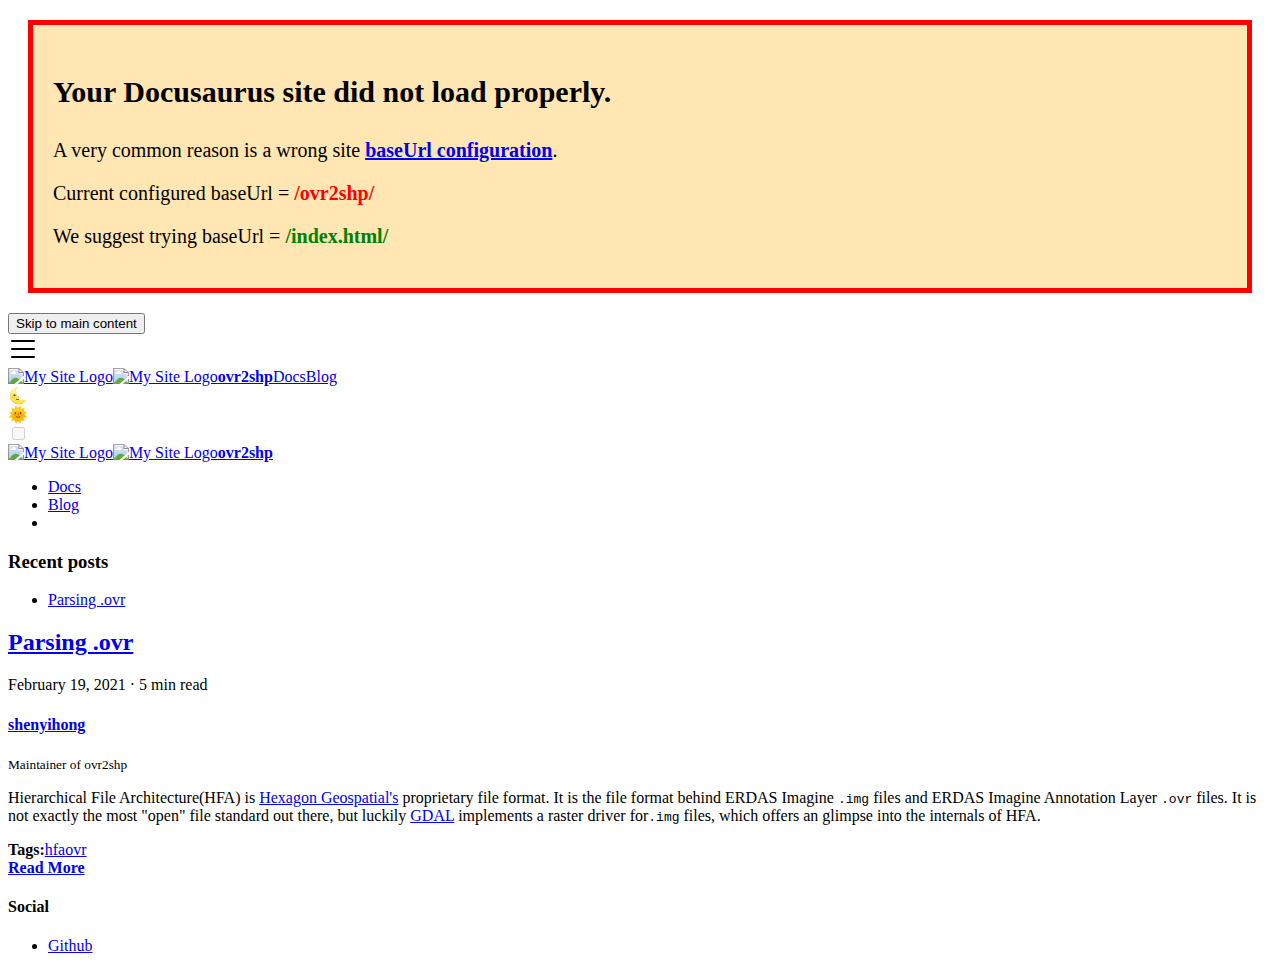
==== commit 56af5524: "Deploy website - based on 91573e7a1080548430d4d03a2b92b8edbc0ca42b" ====
--- a/index.html
+++ b/index.html
@@ -4,30 +4,28 @@
 <meta charset="UTF-8">
 <meta name="viewport" content="width=device-width,initial-scale=1">
 <meta name="generator" content="Docusaurus v2.0.0-alpha.70">
-<link rel="alternate" type="application/rss+xml" href="/ovr2shp/blog/rss.xml" title="ovr2shp Blog RSS Feed">
-<link rel="alternate" type="application/atom+xml" href="/ovr2shp/blog/atom.xml" title="ovr2shp Blog Atom Feed"><title data-react-helmet="true">Installation | ovr2shp</title><meta data-react-helmet="true" name="twitter:card" content="summary_large_image"><meta data-react-helmet="true" name="docusaurus_locale" content="en"><meta data-react-helmet="true" name="docusaurus_version" content="current"><meta data-react-helmet="true" name="docusaurus_tag" content="docs-default-current"><meta data-react-helmet="true" property="og:title" content="Installation | ovr2shp"><meta data-react-helmet="true" name="description" content="Building from source"><meta data-react-helmet="true" property="og:description" content="Building from source"><meta data-react-helmet="true" property="og:url" content="https://shenyih0ng.github.io/ovr2shp/"><link data-react-helmet="true" rel="shortcut icon" href="/ovr2shp/img/logo.svg"><link data-react-helmet="true" rel="canonical" href="https://shenyih0ng.github.io/ovr2shp/"><script data-react-helmet="true">document.addEventListener("DOMContentLoaded",(function(){var n=document.getElementById("base-url-issue-banner-container");if(n){var e=window.location.pathname,t="/"===e.substr(-1)?e:e+"/";n.innerHTML=t}}))</script><link rel="stylesheet" href="/ovr2shp/styles.a1e291b4.css">
+<link rel="alternate" type="application/rss+xml" href="/ovr2shp/rss.xml" title="ovr2shp Blog RSS Feed">
+<link rel="alternate" type="application/atom+xml" href="/ovr2shp/atom.xml" title="ovr2shp Blog Atom Feed"><title data-react-helmet="true">Blog | ovr2shp</title><meta data-react-helmet="true" property="og:title" content="Blog | ovr2shp"><meta data-react-helmet="true" name="description" content="Blog"><meta data-react-helmet="true" property="og:description" content="Blog"><meta data-react-helmet="true" name="twitter:card" content="summary_large_image"><meta data-react-helmet="true" name="docusaurus_locale" content="en"><meta data-react-helmet="true" name="docusaurus_tag" content="default"><link data-react-helmet="true" rel="shortcut icon" href="/ovr2shp/img/logo.svg"><script data-react-helmet="true">document.addEventListener("DOMContentLoaded",(function(){var n=document.getElementById("base-url-issue-banner-container");if(n){var e=window.location.pathname,t="/"===e.substr(-1)?e:e+"/";n.innerHTML=t}}))</script><link rel="stylesheet" href="/ovr2shp/styles.a1e291b4.css">
 <link rel="stylesheet" href="/ovr2shp/main.c60dcc57.css">
-<link rel="preload" href="/ovr2shp/styles.c10a4c41.js" as="script">
-<link rel="preload" href="/ovr2shp/runtime~main.f31aac3f.js" as="script">
-<link rel="preload" href="/ovr2shp/main.ddad7e21.js" as="script">
-<link rel="preload" href="/ovr2shp/common.251b5902.js" as="script">
-<link rel="preload" href="/ovr2shp/1be78505.478ac699.js" as="script">
-<link rel="preload" href="/ovr2shp/18.9599d33e.js" as="script">
-<link rel="preload" href="/ovr2shp/f976f453.6070441f.js" as="script">
-<link rel="preload" href="/ovr2shp/17896441.e6aea592.js" as="script">
-<link rel="preload" href="/ovr2shp/77fbd900.db3bf689.js" as="script">
+<link rel="preload" href="/ovr2shp/styles.745316a1.js" as="script">
+<link rel="preload" href="/ovr2shp/runtime~main.b1997f6b.js" as="script">
+<link rel="preload" href="/ovr2shp/main.60426657.js" as="script">
+<link rel="preload" href="/ovr2shp/common.6ccb1a87.js" as="script">
+<link rel="preload" href="/ovr2shp/a6aa9e1f.bc8821f0.js" as="script">
+<link rel="preload" href="/ovr2shp/a5ba5aae.0738f0f7.js" as="script">
+<link rel="preload" href="/ovr2shp/db0a229f.f8d5997d.js" as="script">
+<link rel="preload" href="/ovr2shp/1a0a2509.3b1abbd2.js" as="script">
 </head>
 <body>
 <script>!function(){function t(t){document.documentElement.setAttribute("data-theme",t)}var e=function(){var t=null;try{t=localStorage.getItem("theme")}catch(t){}return t}();t(null!==e?e:"light")}()</script><div id="__docusaurus">
-<div class="baseUrlIssueBanner_1-cE" style="border:solid red thick;background-color:#ffe6b3;margin:20px;padding:20px;font-size:20px"><p style="font-weight:bold;font-size:30px">Your Docusaurus site did not load properly.</p><p>A very common reason is a wrong site <a href="https://v2.docusaurus.io/docs/docusaurus.config.js/#baseurl" style="font-weight:bold">baseUrl configuration</a>.</p><p>Current configured baseUrl = <span style="font-weight:bold;color:red">/ovr2shp/</span> </p><p>We suggest trying baseUrl = <span style="font-weight:bold;color:green" id="base-url-issue-banner-container"></span> </p></div><nav aria-label="Skip navigation links"><button type="button" tabindex="0" class="skipToContent_11B0">Skip to main content</button></nav><nav class="navbar navbar--fixed-top navbarHideable_17Wu navbarHidden_19ww"><div class="navbar__inner"><div class="navbar__items"><div aria-label="Navigation bar toggle" class="navbar__toggle" role="button" tabindex="0"><svg aria-label="Menu" width="30" height="30" viewBox="0 0 30 30" role="img" focusable="false"><title>Menu</title><path stroke="currentColor" stroke-linecap="round" stroke-miterlimit="10" stroke-width="2" d="M4 7h22M4 15h22M4 23h22"></path></svg></div><a class="navbar__brand" href="/ovr2shp/"><img src="/ovr2shp/img/logo.svg" alt="My Site Logo" class="themedImage_YANc themedImage--light_3CMI navbar__logo"><img src="/ovr2shp/img/logo.svg" alt="My Site Logo" class="themedImage_YANc themedImage--dark_3ARp navbar__logo"><strong class="navbar__title">ovr2shp</strong></a><a aria-current="page" class="navbar__item navbar__link navbar__link--active" href="/ovr2shp/">Docs</a><a class="navbar__item navbar__link" href="/ovr2shp/blog">Blog</a></div><div class="navbar__items navbar__items--right"><a href="https://github.com/shenyih0ng/ovr2shp" target="_blank" rel="noopener noreferrer" class="navbar__item navbar__link header-github-link" aria-label="GitHub"></a><div class="react-toggle react-toggle--disabled displayOnlyInLargeViewport_2N3Q"><div class="react-toggle-track"><div class="react-toggle-track-check"><span class="toggle_3NWk">🌜</span></div><div class="react-toggle-track-x"><span class="toggle_3NWk">🌞</span></div></div><div class="react-toggle-thumb"></div><input type="checkbox" disabled="" aria-label="Dark mode toggle" class="react-toggle-screenreader-only"></div></div></div><div role="presentation" class="navbar-sidebar__backdrop"></div><div class="navbar-sidebar"><div class="navbar-sidebar__brand"><a class="navbar__brand" href="/ovr2shp/"><img src="/ovr2shp/img/logo.svg" alt="My Site Logo" class="themedImage_YANc themedImage--light_3CMI navbar__logo"><img src="/ovr2shp/img/logo.svg" alt="My Site Logo" class="themedImage_YANc themedImage--dark_3ARp navbar__logo"><strong class="navbar__title">ovr2shp</strong></a></div><div class="navbar-sidebar__items"><div class="menu"><ul class="menu__list"><li class="menu__list-item"><a aria-current="page" class="menu__link navbar__link--active" href="/ovr2shp/">Docs</a></li><li class="menu__list-item"><a class="menu__link" href="/ovr2shp/blog">Blog</a></li><li class="menu__list-item"><a href="https://github.com/shenyih0ng/ovr2shp" target="_blank" rel="noopener noreferrer" class="menu__link header-github-link" aria-label="GitHub"></a></li></ul></div></div></div></nav><div class="main-wrapper"><div class="docPage_vMrn"><div class="docSidebarContainer_3Ak5" role="complementary"><div class="sidebar_3gvy sidebarWithHideableNavbar_CROi"><a tabindex="-1" class="sidebarLogo_xFc8" href="/ovr2shp/"><img src="/ovr2shp/img/logo.svg" alt="My Site Logo" class="themedImage_YANc themedImage--light_3CMI"><img src="/ovr2shp/img/logo.svg" alt="My Site Logo" class="themedImage_YANc themedImage--dark_3ARp"><strong>ovr2shp</strong></a><div class="menu menu--responsive thin-scrollbar menu_1yIk"><button aria-label="Open Menu" aria-haspopup="true" class="button button--secondary button--sm menu__button" type="button"><svg aria-label="Menu" class="sidebarMenuIcon_1CUI" width="24" height="24" viewBox="0 0 30 30" role="img" focusable="false"><title>Menu</title><path stroke="currentColor" stroke-linecap="round" stroke-miterlimit="10" stroke-width="2" d="M4 7h22M4 15h22M4 23h22"></path></svg></button><ul class="menu__list"><li class="menu__list-item"><a class="menu__link menu__link--sublist menu__link--active" href="#!">Getting Started</a><ul class="menu__list"><li class="menu__list-item"><a aria-current="page" class="menu__link menu__link--active active" tabindex="0" href="/ovr2shp/">Installation</a></li></ul></li></ul></div></div></div><main class="docMainContainer_2iGs"><div class="container padding-vert--lg docItemWrapper_1bxp"><div class="row"><div class="col docItemCol_U38p"><div class="docItemContainer_a7m4"><article><header><h1 class="docTitle_Oumm">Installation</h1></header><div class="markdown"><h2><a aria-hidden="true" tabindex="-1" class="anchor" id="building-from-source"></a>Building from source<a class="hash-link" href="#building-from-source" title="Direct link to heading">#</a></h2><h2><a aria-hidden="true" tabindex="-1" class="anchor" id="docker"></a>Docker<a class="hash-link" href="#docker" title="Direct link to heading">#</a></h2></div></article><div class="margin-vert--xl"><div class="row"><div class="col"><a href="https://github.com/facebook/docusaurus/edit/master/website/docs/installation.md" target="_blank" rel="noreferrer noopener"><svg fill="currentColor" height="1.2em" width="1.2em" preserveAspectRatio="xMidYMid meet" role="img" viewBox="0 0 40 40" class="iconEdit_2LL7"><g><path d="m34.5 11.7l-3 3.1-6.3-6.3 3.1-3q0.5-0.5 1.2-0.5t1.1 0.5l3.9 3.9q0.5 0.4 0.5 1.1t-0.5 1.2z m-29.5 17.1l18.4-18.5 6.3 6.3-18.4 18.4h-6.3v-6.2z"></path></g></svg>Edit this page</a></div></div></div><div class="margin-vert--lg"><nav class="pagination-nav" aria-label="Blog list page navigation"><div class="pagination-nav__item"></div><div class="pagination-nav__item pagination-nav__item--next"></div></nav></div></div></div><div class="col col--3"><div class="tableOfContents_2xL- thin-scrollbar"><ul class="table-of-contents table-of-contents__left-border"><li><a href="#building-from-source" class="table-of-contents__link">Building from source</a></li><li><a href="#docker" class="table-of-contents__link">Docker</a></li></ul></div></div></div></div></main></div></div><footer class="footer footer--dark"><div class="container"><div class="row footer__links"><div class="col footer__col"><h4 class="footer__title">Social</h4><ul class="footer__items"><li class="footer__item"><a href="https://github.com/shenyih0ng/ovr2shp" target="_blank" rel="noopener noreferrer" class="footer__link-item">Github</a></li></ul></div></div><div class="footer__bottom text--center"></div></div></footer></div>
-<script src="/ovr2shp/styles.c10a4c41.js"></script>
-<script src="/ovr2shp/runtime~main.f31aac3f.js"></script>
-<script src="/ovr2shp/main.ddad7e21.js"></script>
-<script src="/ovr2shp/common.251b5902.js"></script>
-<script src="/ovr2shp/1be78505.478ac699.js"></script>
-<script src="/ovr2shp/18.9599d33e.js"></script>
-<script src="/ovr2shp/f976f453.6070441f.js"></script>
-<script src="/ovr2shp/17896441.e6aea592.js"></script>
-<script src="/ovr2shp/77fbd900.db3bf689.js"></script>
+<div class="baseUrlIssueBanner_1-cE" style="border:solid red thick;background-color:#ffe6b3;margin:20px;padding:20px;font-size:20px"><p style="font-weight:bold;font-size:30px">Your Docusaurus site did not load properly.</p><p>A very common reason is a wrong site <a href="https://v2.docusaurus.io/docs/docusaurus.config.js/#baseurl" style="font-weight:bold">baseUrl configuration</a>.</p><p>Current configured baseUrl = <span style="font-weight:bold;color:red">/ovr2shp/</span> </p><p>We suggest trying baseUrl = <span style="font-weight:bold;color:green" id="base-url-issue-banner-container"></span> </p></div><nav aria-label="Skip navigation links"><button type="button" tabindex="0" class="skipToContent_11B0">Skip to main content</button></nav><nav class="navbar navbar--fixed-top navbarHideable_17Wu navbarHidden_19ww"><div class="navbar__inner"><div class="navbar__items"><div aria-label="Navigation bar toggle" class="navbar__toggle" role="button" tabindex="0"><svg aria-label="Menu" width="30" height="30" viewBox="0 0 30 30" role="img" focusable="false"><title>Menu</title><path stroke="currentColor" stroke-linecap="round" stroke-miterlimit="10" stroke-width="2" d="M4 7h22M4 15h22M4 23h22"></path></svg></div><a class="navbar__brand" href="/ovr2shp/"><img src="/ovr2shp/img/logo.svg" alt="My Site Logo" class="themedImage_YANc themedImage--light_3CMI navbar__logo"><img src="/ovr2shp/img/logo.svg" alt="My Site Logo" class="themedImage_YANc themedImage--dark_3ARp navbar__logo"><strong class="navbar__title">ovr2shp</strong></a><a class="navbar__item navbar__link" href="/ovr2shp/docs">Docs</a><a aria-current="page" class="navbar__item navbar__link navbar__link--active" href="/ovr2shp/">Blog</a></div><div class="navbar__items navbar__items--right"><a href="https://github.com/shenyih0ng/ovr2shp" target="_blank" rel="noopener noreferrer" class="navbar__item navbar__link header-github-link" aria-label="GitHub"></a><div class="react-toggle react-toggle--disabled displayOnlyInLargeViewport_2N3Q"><div class="react-toggle-track"><div class="react-toggle-track-check"><span class="toggle_3NWk">🌜</span></div><div class="react-toggle-track-x"><span class="toggle_3NWk">🌞</span></div></div><div class="react-toggle-thumb"></div><input type="checkbox" disabled="" aria-label="Dark mode toggle" class="react-toggle-screenreader-only"></div></div></div><div role="presentation" class="navbar-sidebar__backdrop"></div><div class="navbar-sidebar"><div class="navbar-sidebar__brand"><a class="navbar__brand" href="/ovr2shp/"><img src="/ovr2shp/img/logo.svg" alt="My Site Logo" class="themedImage_YANc themedImage--light_3CMI navbar__logo"><img src="/ovr2shp/img/logo.svg" alt="My Site Logo" class="themedImage_YANc themedImage--dark_3ARp navbar__logo"><strong class="navbar__title">ovr2shp</strong></a></div><div class="navbar-sidebar__items"><div class="menu"><ul class="menu__list"><li class="menu__list-item"><a class="menu__link" href="/ovr2shp/docs">Docs</a></li><li class="menu__list-item"><a aria-current="page" class="menu__link navbar__link--active" href="/ovr2shp/">Blog</a></li><li class="menu__list-item"><a href="https://github.com/shenyih0ng/ovr2shp" target="_blank" rel="noopener noreferrer" class="menu__link header-github-link" aria-label="GitHub"></a></li></ul></div></div></div></nav><div class="main-wrapper blog-wrapper"><div class="container margin-vert--lg"><div class="row"><div class="col col--2"><div class="sidebar_SWld thin-scrollbar"><h3 class="sidebarItemTitle_Km2m">Recent posts</h3><ul class="sidebarItemList_3UpA"><li class="sidebarItem_2T0D"><a class="sidebarItemLink_v5H9" href="/ovr2shp/what-is-hfa">Parsing .ovr</a></li></ul></div></div><main class="col col--8"><article class="margin-bottom--xl"><header><h2 class="margin-bottom--sm blogPostTitle_3-lP"><a href="/ovr2shp/what-is-hfa">Parsing .ovr</a></h2><div class="margin-vert--md"><time datetime="2021-02-19T10:30:07.155Z" class="blogPostDate_Ta7i">February 19, 2021  · 5 min read</time></div><div class="avatar margin-vert--md"><div class="avatar__intro"><h4 class="avatar__name"><a href="https://github.com/shenyih0ng" target="_blank" rel="noreferrer noopener">shenyihong</a></h4><small class="avatar__subtitle">Maintainer of ovr2shp</small></div></div></header><section class="markdown"><p>Hierarchical File Architecture(HFA) is <a href="https://www.hexagongeospatial.com/" target="_blank" rel="noopener noreferrer">Hexagon Geospatial&#x27;s</a> proprietary file format. It is the file format behind ERDAS Imagine <code>.img</code> files and ERDAS Imagine Annotation Layer <code>.ovr</code> files. It is not exactly the most &quot;open&quot; file standard out there, but luckily <a href="https://github.com/OSGeo/gdal" target="_blank" rel="noopener noreferrer">GDAL</a> implements a raster driver for<code>.img</code> files, which offers an glimpse into the internals of HFA. </p></section><footer class="row margin-vert--lg"><div class="col"><strong>Tags:</strong><a class="margin-horiz--sm" href="/ovr2shp/tags/hfa">hfa</a><a class="margin-horiz--sm" href="/ovr2shp/tags/ovr">ovr</a></div><div class="col text--right"><a aria-label="Read more about Parsing .ovr" href="/ovr2shp/what-is-hfa"><strong>Read More</strong></a></div></footer></article><nav class="pagination-nav" aria-label="Blog list page navigation"><div class="pagination-nav__item"></div><div class="pagination-nav__item pagination-nav__item--next"></div></nav></main></div></div></div><footer class="footer footer--dark"><div class="container"><div class="row footer__links"><div class="col footer__col"><h4 class="footer__title">Social</h4><ul class="footer__items"><li class="footer__item"><a href="https://github.com/shenyih0ng/ovr2shp" target="_blank" rel="noopener noreferrer" class="footer__link-item">Github</a></li></ul></div></div><div class="footer__bottom text--center"></div></div></footer></div>
+<script src="/ovr2shp/styles.745316a1.js"></script>
+<script src="/ovr2shp/runtime~main.b1997f6b.js"></script>
+<script src="/ovr2shp/main.60426657.js"></script>
+<script src="/ovr2shp/common.6ccb1a87.js"></script>
+<script src="/ovr2shp/a6aa9e1f.bc8821f0.js"></script>
+<script src="/ovr2shp/a5ba5aae.0738f0f7.js"></script>
+<script src="/ovr2shp/db0a229f.f8d5997d.js"></script>
+<script src="/ovr2shp/1a0a2509.3b1abbd2.js"></script>
 </body>
 </html>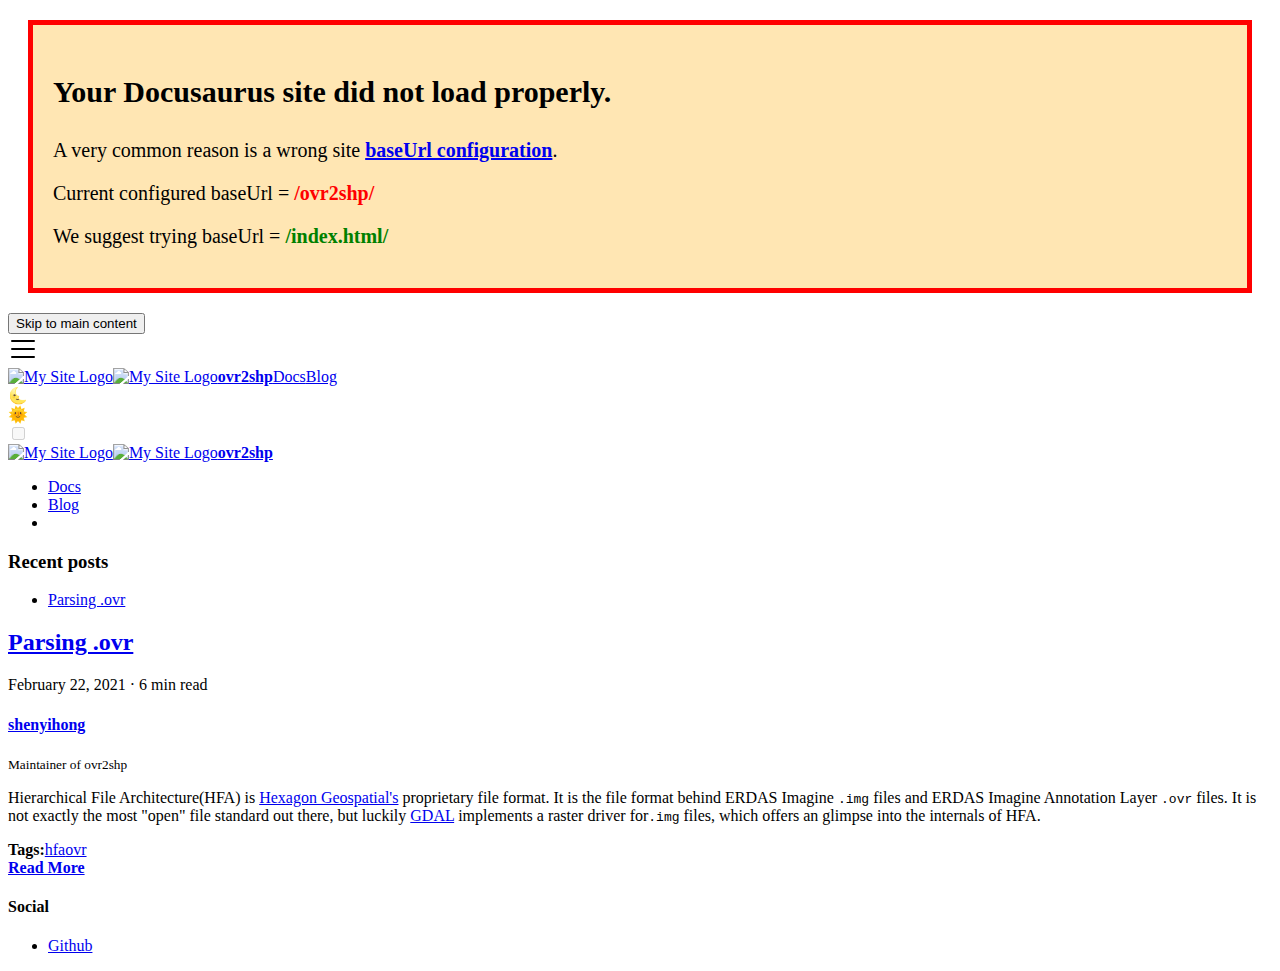
==== commit b8e841d4: "Deploy website - based on 1da68cd86e6929a44328361e1d9d35f882089972" ====
--- a/index.html
+++ b/index.html
@@ -7,25 +7,25 @@
 <link rel="alternate" type="application/rss+xml" href="/ovr2shp/rss.xml" title="ovr2shp Blog RSS Feed">
 <link rel="alternate" type="application/atom+xml" href="/ovr2shp/atom.xml" title="ovr2shp Blog Atom Feed"><title data-react-helmet="true">Blog | ovr2shp</title><meta data-react-helmet="true" property="og:title" content="Blog | ovr2shp"><meta data-react-helmet="true" name="description" content="Blog"><meta data-react-helmet="true" property="og:description" content="Blog"><meta data-react-helmet="true" name="twitter:card" content="summary_large_image"><meta data-react-helmet="true" name="docusaurus_locale" content="en"><meta data-react-helmet="true" name="docusaurus_tag" content="default"><link data-react-helmet="true" rel="shortcut icon" href="/ovr2shp/img/logo.svg"><script data-react-helmet="true">document.addEventListener("DOMContentLoaded",(function(){var n=document.getElementById("base-url-issue-banner-container");if(n){var e=window.location.pathname,t="/"===e.substr(-1)?e:e+"/";n.innerHTML=t}}))</script><link rel="stylesheet" href="/ovr2shp/styles.a1e291b4.css">
 <link rel="stylesheet" href="/ovr2shp/main.c60dcc57.css">
-<link rel="preload" href="/ovr2shp/styles.745316a1.js" as="script">
-<link rel="preload" href="/ovr2shp/runtime~main.b1997f6b.js" as="script">
-<link rel="preload" href="/ovr2shp/main.60426657.js" as="script">
-<link rel="preload" href="/ovr2shp/common.6ccb1a87.js" as="script">
-<link rel="preload" href="/ovr2shp/a6aa9e1f.bc8821f0.js" as="script">
-<link rel="preload" href="/ovr2shp/a5ba5aae.0738f0f7.js" as="script">
-<link rel="preload" href="/ovr2shp/db0a229f.f8d5997d.js" as="script">
-<link rel="preload" href="/ovr2shp/1a0a2509.3b1abbd2.js" as="script">
+<link rel="preload" href="/ovr2shp/styles.a91e4a20.js" as="script">
+<link rel="preload" href="/ovr2shp/runtime~main.9ced793b.js" as="script">
+<link rel="preload" href="/ovr2shp/main.f6bbc879.js" as="script">
+<link rel="preload" href="/ovr2shp/common.38a3b6c3.js" as="script">
+<link rel="preload" href="/ovr2shp/a6aa9e1f.b91e2115.js" as="script">
+<link rel="preload" href="/ovr2shp/a5ba5aae.53ab610b.js" as="script">
+<link rel="preload" href="/ovr2shp/db0a229f.4096922b.js" as="script">
+<link rel="preload" href="/ovr2shp/1a0a2509.dd383554.js" as="script">
 </head>
 <body>
 <script>!function(){function t(t){document.documentElement.setAttribute("data-theme",t)}var e=function(){var t=null;try{t=localStorage.getItem("theme")}catch(t){}return t}();t(null!==e?e:"light")}()</script><div id="__docusaurus">
-<div class="baseUrlIssueBanner_1-cE" style="border:solid red thick;background-color:#ffe6b3;margin:20px;padding:20px;font-size:20px"><p style="font-weight:bold;font-size:30px">Your Docusaurus site did not load properly.</p><p>A very common reason is a wrong site <a href="https://v2.docusaurus.io/docs/docusaurus.config.js/#baseurl" style="font-weight:bold">baseUrl configuration</a>.</p><p>Current configured baseUrl = <span style="font-weight:bold;color:red">/ovr2shp/</span> </p><p>We suggest trying baseUrl = <span style="font-weight:bold;color:green" id="base-url-issue-banner-container"></span> </p></div><nav aria-label="Skip navigation links"><button type="button" tabindex="0" class="skipToContent_11B0">Skip to main content</button></nav><nav class="navbar navbar--fixed-top navbarHideable_17Wu navbarHidden_19ww"><div class="navbar__inner"><div class="navbar__items"><div aria-label="Navigation bar toggle" class="navbar__toggle" role="button" tabindex="0"><svg aria-label="Menu" width="30" height="30" viewBox="0 0 30 30" role="img" focusable="false"><title>Menu</title><path stroke="currentColor" stroke-linecap="round" stroke-miterlimit="10" stroke-width="2" d="M4 7h22M4 15h22M4 23h22"></path></svg></div><a class="navbar__brand" href="/ovr2shp/"><img src="/ovr2shp/img/logo.svg" alt="My Site Logo" class="themedImage_YANc themedImage--light_3CMI navbar__logo"><img src="/ovr2shp/img/logo.svg" alt="My Site Logo" class="themedImage_YANc themedImage--dark_3ARp navbar__logo"><strong class="navbar__title">ovr2shp</strong></a><a class="navbar__item navbar__link" href="/ovr2shp/docs">Docs</a><a aria-current="page" class="navbar__item navbar__link navbar__link--active" href="/ovr2shp/">Blog</a></div><div class="navbar__items navbar__items--right"><a href="https://github.com/shenyih0ng/ovr2shp" target="_blank" rel="noopener noreferrer" class="navbar__item navbar__link header-github-link" aria-label="GitHub"></a><div class="react-toggle react-toggle--disabled displayOnlyInLargeViewport_2N3Q"><div class="react-toggle-track"><div class="react-toggle-track-check"><span class="toggle_3NWk">🌜</span></div><div class="react-toggle-track-x"><span class="toggle_3NWk">🌞</span></div></div><div class="react-toggle-thumb"></div><input type="checkbox" disabled="" aria-label="Dark mode toggle" class="react-toggle-screenreader-only"></div></div></div><div role="presentation" class="navbar-sidebar__backdrop"></div><div class="navbar-sidebar"><div class="navbar-sidebar__brand"><a class="navbar__brand" href="/ovr2shp/"><img src="/ovr2shp/img/logo.svg" alt="My Site Logo" class="themedImage_YANc themedImage--light_3CMI navbar__logo"><img src="/ovr2shp/img/logo.svg" alt="My Site Logo" class="themedImage_YANc themedImage--dark_3ARp navbar__logo"><strong class="navbar__title">ovr2shp</strong></a></div><div class="navbar-sidebar__items"><div class="menu"><ul class="menu__list"><li class="menu__list-item"><a class="menu__link" href="/ovr2shp/docs">Docs</a></li><li class="menu__list-item"><a aria-current="page" class="menu__link navbar__link--active" href="/ovr2shp/">Blog</a></li><li class="menu__list-item"><a href="https://github.com/shenyih0ng/ovr2shp" target="_blank" rel="noopener noreferrer" class="menu__link header-github-link" aria-label="GitHub"></a></li></ul></div></div></div></nav><div class="main-wrapper blog-wrapper"><div class="container margin-vert--lg"><div class="row"><div class="col col--2"><div class="sidebar_SWld thin-scrollbar"><h3 class="sidebarItemTitle_Km2m">Recent posts</h3><ul class="sidebarItemList_3UpA"><li class="sidebarItem_2T0D"><a class="sidebarItemLink_v5H9" href="/ovr2shp/what-is-hfa">Parsing .ovr</a></li></ul></div></div><main class="col col--8"><article class="margin-bottom--xl"><header><h2 class="margin-bottom--sm blogPostTitle_3-lP"><a href="/ovr2shp/what-is-hfa">Parsing .ovr</a></h2><div class="margin-vert--md"><time datetime="2021-02-19T10:30:07.155Z" class="blogPostDate_Ta7i">February 19, 2021  · 5 min read</time></div><div class="avatar margin-vert--md"><div class="avatar__intro"><h4 class="avatar__name"><a href="https://github.com/shenyih0ng" target="_blank" rel="noreferrer noopener">shenyihong</a></h4><small class="avatar__subtitle">Maintainer of ovr2shp</small></div></div></header><section class="markdown"><p>Hierarchical File Architecture(HFA) is <a href="https://www.hexagongeospatial.com/" target="_blank" rel="noopener noreferrer">Hexagon Geospatial&#x27;s</a> proprietary file format. It is the file format behind ERDAS Imagine <code>.img</code> files and ERDAS Imagine Annotation Layer <code>.ovr</code> files. It is not exactly the most &quot;open&quot; file standard out there, but luckily <a href="https://github.com/OSGeo/gdal" target="_blank" rel="noopener noreferrer">GDAL</a> implements a raster driver for<code>.img</code> files, which offers an glimpse into the internals of HFA. </p></section><footer class="row margin-vert--lg"><div class="col"><strong>Tags:</strong><a class="margin-horiz--sm" href="/ovr2shp/tags/hfa">hfa</a><a class="margin-horiz--sm" href="/ovr2shp/tags/ovr">ovr</a></div><div class="col text--right"><a aria-label="Read more about Parsing .ovr" href="/ovr2shp/what-is-hfa"><strong>Read More</strong></a></div></footer></article><nav class="pagination-nav" aria-label="Blog list page navigation"><div class="pagination-nav__item"></div><div class="pagination-nav__item pagination-nav__item--next"></div></nav></main></div></div></div><footer class="footer footer--dark"><div class="container"><div class="row footer__links"><div class="col footer__col"><h4 class="footer__title">Social</h4><ul class="footer__items"><li class="footer__item"><a href="https://github.com/shenyih0ng/ovr2shp" target="_blank" rel="noopener noreferrer" class="footer__link-item">Github</a></li></ul></div></div><div class="footer__bottom text--center"></div></div></footer></div>
-<script src="/ovr2shp/styles.745316a1.js"></script>
-<script src="/ovr2shp/runtime~main.b1997f6b.js"></script>
-<script src="/ovr2shp/main.60426657.js"></script>
-<script src="/ovr2shp/common.6ccb1a87.js"></script>
-<script src="/ovr2shp/a6aa9e1f.bc8821f0.js"></script>
-<script src="/ovr2shp/a5ba5aae.0738f0f7.js"></script>
-<script src="/ovr2shp/db0a229f.f8d5997d.js"></script>
-<script src="/ovr2shp/1a0a2509.3b1abbd2.js"></script>
+<div class="baseUrlIssueBanner_1-cE" style="border:solid red thick;background-color:#ffe6b3;margin:20px;padding:20px;font-size:20px"><p style="font-weight:bold;font-size:30px">Your Docusaurus site did not load properly.</p><p>A very common reason is a wrong site <a href="https://v2.docusaurus.io/docs/docusaurus.config.js/#baseurl" style="font-weight:bold">baseUrl configuration</a>.</p><p>Current configured baseUrl = <span style="font-weight:bold;color:red">/ovr2shp/</span> </p><p>We suggest trying baseUrl = <span style="font-weight:bold;color:green" id="base-url-issue-banner-container"></span> </p></div><nav aria-label="Skip navigation links"><button type="button" tabindex="0" class="skipToContent_11B0">Skip to main content</button></nav><nav class="navbar navbar--fixed-top navbarHideable_17Wu navbarHidden_19ww"><div class="navbar__inner"><div class="navbar__items"><div aria-label="Navigation bar toggle" class="navbar__toggle" role="button" tabindex="0"><svg aria-label="Menu" width="30" height="30" viewBox="0 0 30 30" role="img" focusable="false"><title>Menu</title><path stroke="currentColor" stroke-linecap="round" stroke-miterlimit="10" stroke-width="2" d="M4 7h22M4 15h22M4 23h22"></path></svg></div><a class="navbar__brand" href="/ovr2shp/"><img src="/ovr2shp/img/logo.svg" alt="My Site Logo" class="themedImage_YANc themedImage--light_3CMI navbar__logo"><img src="/ovr2shp/img/logo.svg" alt="My Site Logo" class="themedImage_YANc themedImage--dark_3ARp navbar__logo"><strong class="navbar__title">ovr2shp</strong></a><a class="navbar__item navbar__link" href="/ovr2shp/docs">Docs</a><a aria-current="page" class="navbar__item navbar__link navbar__link--active" href="/ovr2shp/">Blog</a></div><div class="navbar__items navbar__items--right"><a href="https://github.com/shenyih0ng/ovr2shp" target="_blank" rel="noopener noreferrer" class="navbar__item navbar__link header-github-link" aria-label="GitHub"></a><div class="react-toggle react-toggle--disabled displayOnlyInLargeViewport_2N3Q"><div class="react-toggle-track"><div class="react-toggle-track-check"><span class="toggle_3NWk">🌜</span></div><div class="react-toggle-track-x"><span class="toggle_3NWk">🌞</span></div></div><div class="react-toggle-thumb"></div><input type="checkbox" disabled="" aria-label="Dark mode toggle" class="react-toggle-screenreader-only"></div></div></div><div role="presentation" class="navbar-sidebar__backdrop"></div><div class="navbar-sidebar"><div class="navbar-sidebar__brand"><a class="navbar__brand" href="/ovr2shp/"><img src="/ovr2shp/img/logo.svg" alt="My Site Logo" class="themedImage_YANc themedImage--light_3CMI navbar__logo"><img src="/ovr2shp/img/logo.svg" alt="My Site Logo" class="themedImage_YANc themedImage--dark_3ARp navbar__logo"><strong class="navbar__title">ovr2shp</strong></a></div><div class="navbar-sidebar__items"><div class="menu"><ul class="menu__list"><li class="menu__list-item"><a class="menu__link" href="/ovr2shp/docs">Docs</a></li><li class="menu__list-item"><a aria-current="page" class="menu__link navbar__link--active" href="/ovr2shp/">Blog</a></li><li class="menu__list-item"><a href="https://github.com/shenyih0ng/ovr2shp" target="_blank" rel="noopener noreferrer" class="menu__link header-github-link" aria-label="GitHub"></a></li></ul></div></div></div></nav><div class="main-wrapper blog-wrapper"><div class="container margin-vert--lg"><div class="row"><div class="col col--2"><div class="sidebar_SWld thin-scrollbar"><h3 class="sidebarItemTitle_Km2m">Recent posts</h3><ul class="sidebarItemList_3UpA"><li class="sidebarItem_2T0D"><a class="sidebarItemLink_v5H9" href="/ovr2shp/what-is-hfa">Parsing .ovr</a></li></ul></div></div><main class="col col--8"><article class="margin-bottom--xl"><header><h2 class="margin-bottom--sm blogPostTitle_3-lP"><a href="/ovr2shp/what-is-hfa">Parsing .ovr</a></h2><div class="margin-vert--md"><time datetime="2021-02-22T14:49:17.326Z" class="blogPostDate_Ta7i">February 22, 2021  · 6 min read</time></div><div class="avatar margin-vert--md"><div class="avatar__intro"><h4 class="avatar__name"><a href="https://github.com/shenyih0ng" target="_blank" rel="noreferrer noopener">shenyihong</a></h4><small class="avatar__subtitle">Maintainer of ovr2shp</small></div></div></header><section class="markdown"><p>Hierarchical File Architecture(HFA) is <a href="https://www.hexagongeospatial.com/" target="_blank" rel="noopener noreferrer">Hexagon Geospatial&#x27;s</a> proprietary file format. It is the file format behind ERDAS Imagine <code>.img</code> files and ERDAS Imagine Annotation Layer <code>.ovr</code> files. It is not exactly the most &quot;open&quot; file standard out there, but luckily <a href="https://github.com/OSGeo/gdal" target="_blank" rel="noopener noreferrer">GDAL</a> implements a raster driver for<code>.img</code> files, which offers an glimpse into the internals of HFA. </p></section><footer class="row margin-vert--lg"><div class="col"><strong>Tags:</strong><a class="margin-horiz--sm" href="/ovr2shp/tags/hfa">hfa</a><a class="margin-horiz--sm" href="/ovr2shp/tags/ovr">ovr</a></div><div class="col text--right"><a aria-label="Read more about Parsing .ovr" href="/ovr2shp/what-is-hfa"><strong>Read More</strong></a></div></footer></article><nav class="pagination-nav" aria-label="Blog list page navigation"><div class="pagination-nav__item"></div><div class="pagination-nav__item pagination-nav__item--next"></div></nav></main></div></div></div><footer class="footer footer--dark"><div class="container"><div class="row footer__links"><div class="col footer__col"><h4 class="footer__title">Social</h4><ul class="footer__items"><li class="footer__item"><a href="https://github.com/shenyih0ng/ovr2shp" target="_blank" rel="noopener noreferrer" class="footer__link-item">Github</a></li></ul></div></div><div class="footer__bottom text--center"></div></div></footer></div>
+<script src="/ovr2shp/styles.a91e4a20.js"></script>
+<script src="/ovr2shp/runtime~main.9ced793b.js"></script>
+<script src="/ovr2shp/main.f6bbc879.js"></script>
+<script src="/ovr2shp/common.38a3b6c3.js"></script>
+<script src="/ovr2shp/a6aa9e1f.b91e2115.js"></script>
+<script src="/ovr2shp/a5ba5aae.53ab610b.js"></script>
+<script src="/ovr2shp/db0a229f.4096922b.js"></script>
+<script src="/ovr2shp/1a0a2509.dd383554.js"></script>
 </body>
 </html>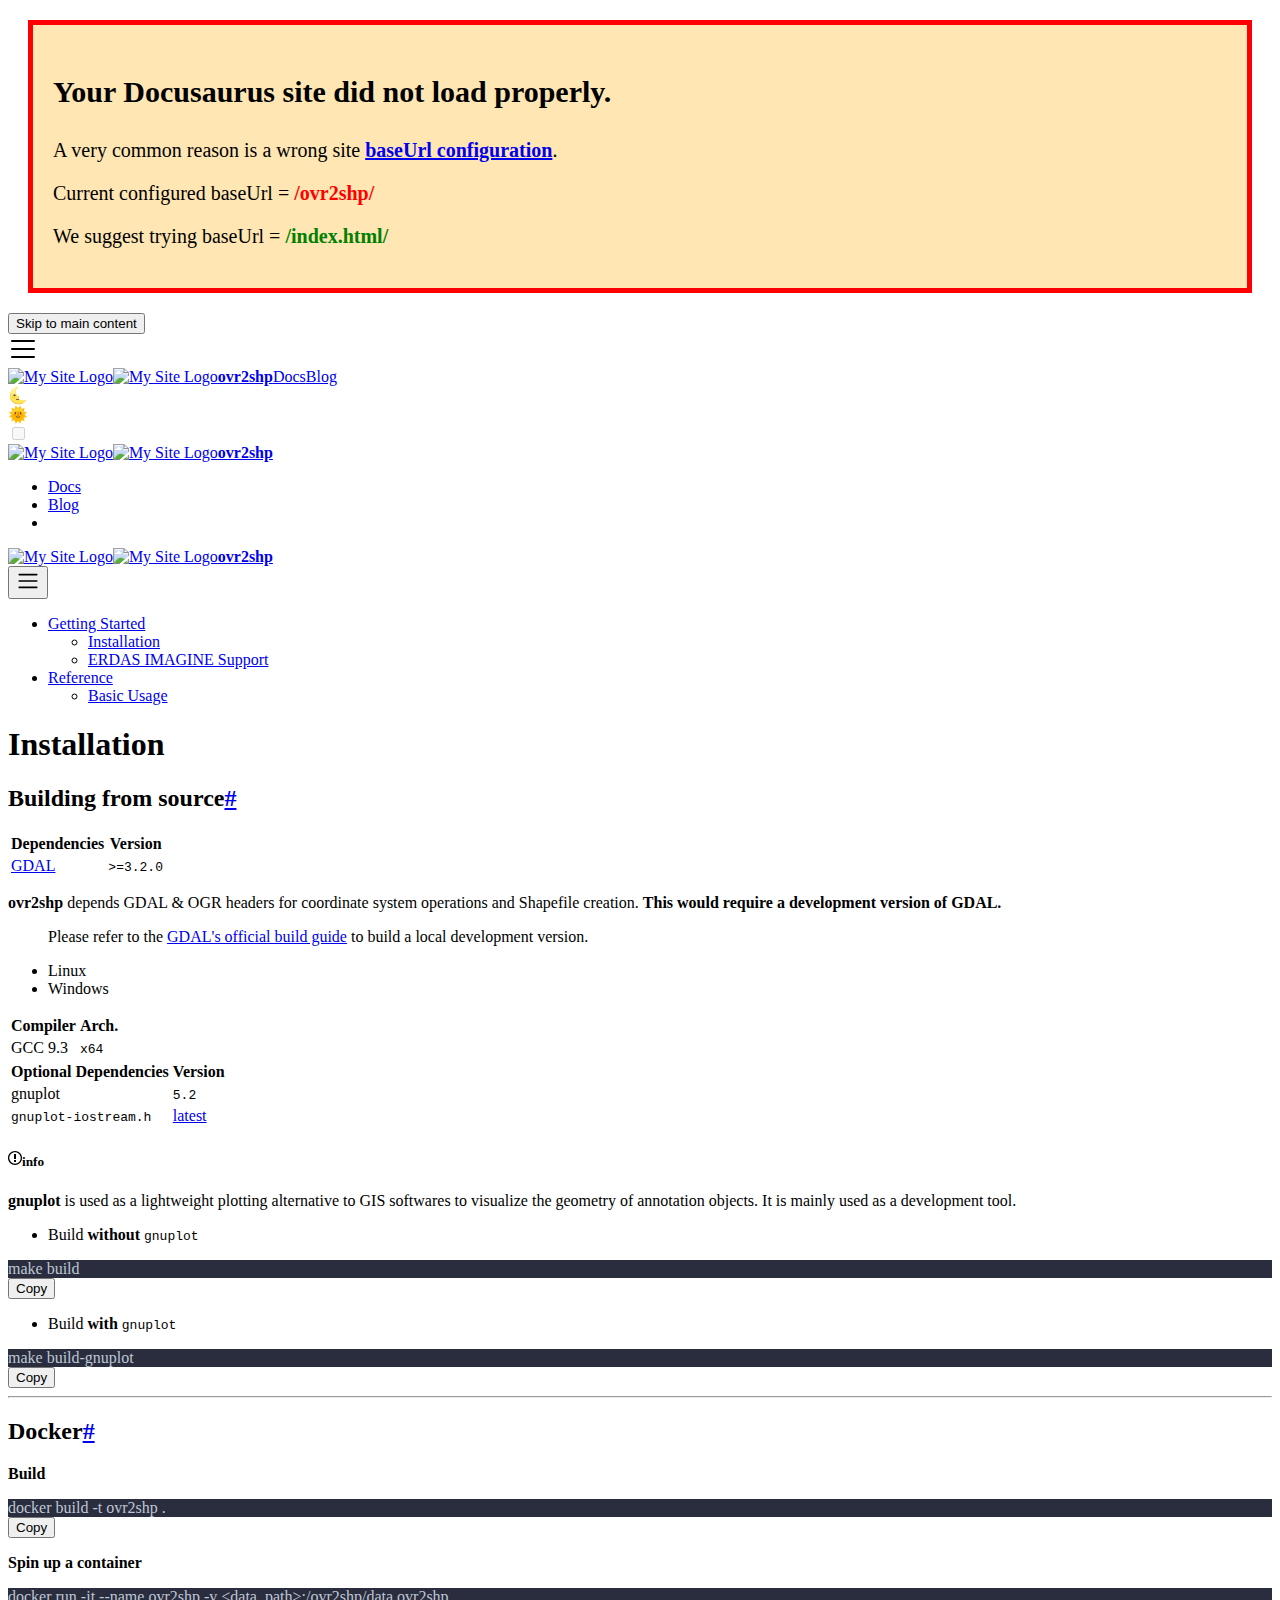
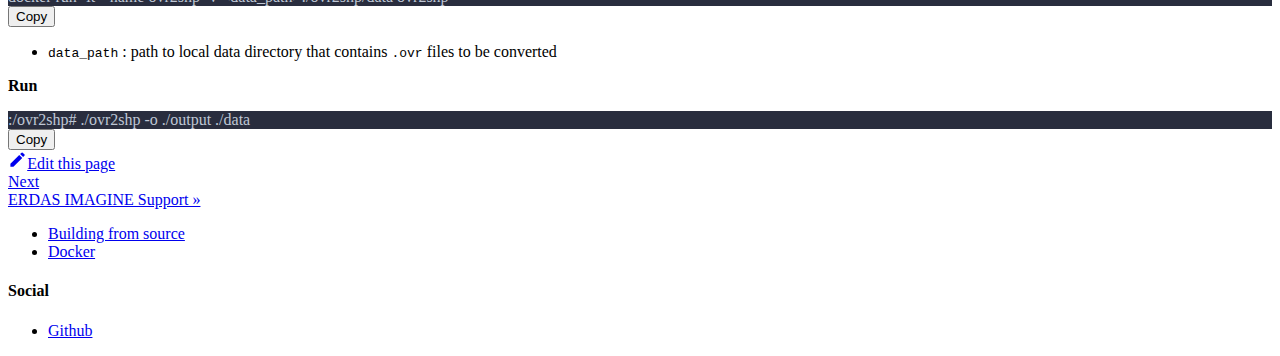
==== commit 80c9e331: "Deploy website - based on 1c037021438107065ba0d3ceb759183e3ff76459" ====
--- a/index.html
+++ b/index.html
@@ -4,28 +4,31 @@
 <meta charset="UTF-8">
 <meta name="viewport" content="width=device-width,initial-scale=1">
 <meta name="generator" content="Docusaurus v2.0.0-alpha.70">
-<link rel="alternate" type="application/rss+xml" href="/ovr2shp/rss.xml" title="ovr2shp Blog RSS Feed">
-<link rel="alternate" type="application/atom+xml" href="/ovr2shp/atom.xml" title="ovr2shp Blog Atom Feed"><title data-react-helmet="true">Blog | ovr2shp</title><meta data-react-helmet="true" property="og:title" content="Blog | ovr2shp"><meta data-react-helmet="true" name="description" content="Blog"><meta data-react-helmet="true" property="og:description" content="Blog"><meta data-react-helmet="true" name="twitter:card" content="summary_large_image"><meta data-react-helmet="true" name="docusaurus_locale" content="en"><meta data-react-helmet="true" name="docusaurus_tag" content="default"><link data-react-helmet="true" rel="shortcut icon" href="/ovr2shp/img/logo.svg"><script data-react-helmet="true">document.addEventListener("DOMContentLoaded",(function(){var n=document.getElementById("base-url-issue-banner-container");if(n){var e=window.location.pathname,t="/"===e.substr(-1)?e:e+"/";n.innerHTML=t}}))</script><link rel="stylesheet" href="/ovr2shp/styles.a1e291b4.css">
+<link rel="alternate" type="application/rss+xml" href="/ovr2shp/blog/rss.xml" title="ovr2shp Blog RSS Feed">
+<link rel="alternate" type="application/atom+xml" href="/ovr2shp/blog/atom.xml" title="ovr2shp Blog Atom Feed"><title data-react-helmet="true">Installation | ovr2shp</title><meta data-react-helmet="true" name="twitter:card" content="summary_large_image"><meta data-react-helmet="true" name="docusaurus_locale" content="en"><meta data-react-helmet="true" name="docusaurus_version" content="current"><meta data-react-helmet="true" name="docusaurus_tag" content="docs-default-current"><meta data-react-helmet="true" property="og:title" content="Installation | ovr2shp"><meta data-react-helmet="true" name="description" content="Building from source"><meta data-react-helmet="true" property="og:description" content="Building from source"><meta data-react-helmet="true" property="og:url" content="https://shenyih0ng.github.io/ovr2shp/"><link data-react-helmet="true" rel="shortcut icon" href="/ovr2shp/img/logo.svg"><link data-react-helmet="true" rel="canonical" href="https://shenyih0ng.github.io/ovr2shp/"><script data-react-helmet="true">document.addEventListener("DOMContentLoaded",(function(){var n=document.getElementById("base-url-issue-banner-container");if(n){var e=window.location.pathname,t="/"===e.substr(-1)?e:e+"/";n.innerHTML=t}}))</script><link rel="stylesheet" href="/ovr2shp/styles.21e7c37a.css">
 <link rel="stylesheet" href="/ovr2shp/main.c60dcc57.css">
-<link rel="preload" href="/ovr2shp/styles.a91e4a20.js" as="script">
-<link rel="preload" href="/ovr2shp/runtime~main.9ced793b.js" as="script">
-<link rel="preload" href="/ovr2shp/main.f6bbc879.js" as="script">
-<link rel="preload" href="/ovr2shp/common.38a3b6c3.js" as="script">
-<link rel="preload" href="/ovr2shp/a6aa9e1f.b91e2115.js" as="script">
-<link rel="preload" href="/ovr2shp/a5ba5aae.53ab610b.js" as="script">
-<link rel="preload" href="/ovr2shp/db0a229f.4096922b.js" as="script">
-<link rel="preload" href="/ovr2shp/1a0a2509.dd383554.js" as="script">
+<link rel="preload" href="/ovr2shp/styles.49794450.js" as="script">
+<link rel="preload" href="/ovr2shp/runtime~main.818d61f6.js" as="script">
+<link rel="preload" href="/ovr2shp/main.7e40c59f.js" as="script">
+<link rel="preload" href="/ovr2shp/common.57fea1ec.js" as="script">
+<link rel="preload" href="/ovr2shp/20.41b049bc.js" as="script">
+<link rel="preload" href="/ovr2shp/21.29f61ec7.js" as="script">
+<link rel="preload" href="/ovr2shp/f976f453.59a111f4.js" as="script">
+<link rel="preload" href="/ovr2shp/17896441.5c625869.js" as="script">
+<link rel="preload" href="/ovr2shp/77fbd900.ee7caab3.js" as="script">
 </head>
 <body>
 <script>!function(){function t(t){document.documentElement.setAttribute("data-theme",t)}var e=function(){var t=null;try{t=localStorage.getItem("theme")}catch(t){}return t}();t(null!==e?e:"light")}()</script><div id="__docusaurus">
-<div class="baseUrlIssueBanner_1-cE" style="border:solid red thick;background-color:#ffe6b3;margin:20px;padding:20px;font-size:20px"><p style="font-weight:bold;font-size:30px">Your Docusaurus site did not load properly.</p><p>A very common reason is a wrong site <a href="https://v2.docusaurus.io/docs/docusaurus.config.js/#baseurl" style="font-weight:bold">baseUrl configuration</a>.</p><p>Current configured baseUrl = <span style="font-weight:bold;color:red">/ovr2shp/</span> </p><p>We suggest trying baseUrl = <span style="font-weight:bold;color:green" id="base-url-issue-banner-container"></span> </p></div><nav aria-label="Skip navigation links"><button type="button" tabindex="0" class="skipToContent_11B0">Skip to main content</button></nav><nav class="navbar navbar--fixed-top navbarHideable_17Wu navbarHidden_19ww"><div class="navbar__inner"><div class="navbar__items"><div aria-label="Navigation bar toggle" class="navbar__toggle" role="button" tabindex="0"><svg aria-label="Menu" width="30" height="30" viewBox="0 0 30 30" role="img" focusable="false"><title>Menu</title><path stroke="currentColor" stroke-linecap="round" stroke-miterlimit="10" stroke-width="2" d="M4 7h22M4 15h22M4 23h22"></path></svg></div><a class="navbar__brand" href="/ovr2shp/"><img src="/ovr2shp/img/logo.svg" alt="My Site Logo" class="themedImage_YANc themedImage--light_3CMI navbar__logo"><img src="/ovr2shp/img/logo.svg" alt="My Site Logo" class="themedImage_YANc themedImage--dark_3ARp navbar__logo"><strong class="navbar__title">ovr2shp</strong></a><a class="navbar__item navbar__link" href="/ovr2shp/docs">Docs</a><a aria-current="page" class="navbar__item navbar__link navbar__link--active" href="/ovr2shp/">Blog</a></div><div class="navbar__items navbar__items--right"><a href="https://github.com/shenyih0ng/ovr2shp" target="_blank" rel="noopener noreferrer" class="navbar__item navbar__link header-github-link" aria-label="GitHub"></a><div class="react-toggle react-toggle--disabled displayOnlyInLargeViewport_2N3Q"><div class="react-toggle-track"><div class="react-toggle-track-check"><span class="toggle_3NWk">🌜</span></div><div class="react-toggle-track-x"><span class="toggle_3NWk">🌞</span></div></div><div class="react-toggle-thumb"></div><input type="checkbox" disabled="" aria-label="Dark mode toggle" class="react-toggle-screenreader-only"></div></div></div><div role="presentation" class="navbar-sidebar__backdrop"></div><div class="navbar-sidebar"><div class="navbar-sidebar__brand"><a class="navbar__brand" href="/ovr2shp/"><img src="/ovr2shp/img/logo.svg" alt="My Site Logo" class="themedImage_YANc themedImage--light_3CMI navbar__logo"><img src="/ovr2shp/img/logo.svg" alt="My Site Logo" class="themedImage_YANc themedImage--dark_3ARp navbar__logo"><strong class="navbar__title">ovr2shp</strong></a></div><div class="navbar-sidebar__items"><div class="menu"><ul class="menu__list"><li class="menu__list-item"><a class="menu__link" href="/ovr2shp/docs">Docs</a></li><li class="menu__list-item"><a aria-current="page" class="menu__link navbar__link--active" href="/ovr2shp/">Blog</a></li><li class="menu__list-item"><a href="https://github.com/shenyih0ng/ovr2shp" target="_blank" rel="noopener noreferrer" class="menu__link header-github-link" aria-label="GitHub"></a></li></ul></div></div></div></nav><div class="main-wrapper blog-wrapper"><div class="container margin-vert--lg"><div class="row"><div class="col col--2"><div class="sidebar_SWld thin-scrollbar"><h3 class="sidebarItemTitle_Km2m">Recent posts</h3><ul class="sidebarItemList_3UpA"><li class="sidebarItem_2T0D"><a class="sidebarItemLink_v5H9" href="/ovr2shp/what-is-hfa">Parsing .ovr</a></li></ul></div></div><main class="col col--8"><article class="margin-bottom--xl"><header><h2 class="margin-bottom--sm blogPostTitle_3-lP"><a href="/ovr2shp/what-is-hfa">Parsing .ovr</a></h2><div class="margin-vert--md"><time datetime="2021-02-22T14:49:17.326Z" class="blogPostDate_Ta7i">February 22, 2021  · 6 min read</time></div><div class="avatar margin-vert--md"><div class="avatar__intro"><h4 class="avatar__name"><a href="https://github.com/shenyih0ng" target="_blank" rel="noreferrer noopener">shenyihong</a></h4><small class="avatar__subtitle">Maintainer of ovr2shp</small></div></div></header><section class="markdown"><p>Hierarchical File Architecture(HFA) is <a href="https://www.hexagongeospatial.com/" target="_blank" rel="noopener noreferrer">Hexagon Geospatial&#x27;s</a> proprietary file format. It is the file format behind ERDAS Imagine <code>.img</code> files and ERDAS Imagine Annotation Layer <code>.ovr</code> files. It is not exactly the most &quot;open&quot; file standard out there, but luckily <a href="https://github.com/OSGeo/gdal" target="_blank" rel="noopener noreferrer">GDAL</a> implements a raster driver for<code>.img</code> files, which offers an glimpse into the internals of HFA. </p></section><footer class="row margin-vert--lg"><div class="col"><strong>Tags:</strong><a class="margin-horiz--sm" href="/ovr2shp/tags/hfa">hfa</a><a class="margin-horiz--sm" href="/ovr2shp/tags/ovr">ovr</a></div><div class="col text--right"><a aria-label="Read more about Parsing .ovr" href="/ovr2shp/what-is-hfa"><strong>Read More</strong></a></div></footer></article><nav class="pagination-nav" aria-label="Blog list page navigation"><div class="pagination-nav__item"></div><div class="pagination-nav__item pagination-nav__item--next"></div></nav></main></div></div></div><footer class="footer footer--dark"><div class="container"><div class="row footer__links"><div class="col footer__col"><h4 class="footer__title">Social</h4><ul class="footer__items"><li class="footer__item"><a href="https://github.com/shenyih0ng/ovr2shp" target="_blank" rel="noopener noreferrer" class="footer__link-item">Github</a></li></ul></div></div><div class="footer__bottom text--center"></div></div></footer></div>
-<script src="/ovr2shp/styles.a91e4a20.js"></script>
-<script src="/ovr2shp/runtime~main.9ced793b.js"></script>
-<script src="/ovr2shp/main.f6bbc879.js"></script>
-<script src="/ovr2shp/common.38a3b6c3.js"></script>
-<script src="/ovr2shp/a6aa9e1f.b91e2115.js"></script>
-<script src="/ovr2shp/a5ba5aae.53ab610b.js"></script>
-<script src="/ovr2shp/db0a229f.4096922b.js"></script>
-<script src="/ovr2shp/1a0a2509.dd383554.js"></script>
+<div class="baseUrlIssueBanner_1-cE" style="border:solid red thick;background-color:#ffe6b3;margin:20px;padding:20px;font-size:20px"><p style="font-weight:bold;font-size:30px">Your Docusaurus site did not load properly.</p><p>A very common reason is a wrong site <a href="https://v2.docusaurus.io/docs/docusaurus.config.js/#baseurl" style="font-weight:bold">baseUrl configuration</a>.</p><p>Current configured baseUrl = <span style="font-weight:bold;color:red">/ovr2shp/</span> </p><p>We suggest trying baseUrl = <span style="font-weight:bold;color:green" id="base-url-issue-banner-container"></span> </p></div><nav aria-label="Skip navigation links"><button type="button" tabindex="0" class="skipToContent_11B0">Skip to main content</button></nav><nav class="navbar navbar--fixed-top navbarHideable_17Wu navbarHidden_19ww"><div class="navbar__inner"><div class="navbar__items"><div aria-label="Navigation bar toggle" class="navbar__toggle" role="button" tabindex="0"><svg aria-label="Menu" width="30" height="30" viewBox="0 0 30 30" role="img" focusable="false"><title>Menu</title><path stroke="currentColor" stroke-linecap="round" stroke-miterlimit="10" stroke-width="2" d="M4 7h22M4 15h22M4 23h22"></path></svg></div><a class="navbar__brand" href="/ovr2shp/"><img src="/ovr2shp/img/logo.svg" alt="My Site Logo" class="themedImage_YANc themedImage--light_3CMI navbar__logo"><img src="/ovr2shp/img/logo.svg" alt="My Site Logo" class="themedImage_YANc themedImage--dark_3ARp navbar__logo"><strong class="navbar__title">ovr2shp</strong></a><a aria-current="page" class="navbar__item navbar__link navbar__link--active" href="/ovr2shp/">Docs</a><a class="navbar__item navbar__link" href="/ovr2shp/blog">Blog</a></div><div class="navbar__items navbar__items--right"><a href="https://github.com/shenyih0ng/ovr2shp" target="_blank" rel="noopener noreferrer" class="navbar__item navbar__link header-github-link" aria-label="GitHub"></a><div class="react-toggle react-toggle--disabled displayOnlyInLargeViewport_2N3Q"><div class="react-toggle-track"><div class="react-toggle-track-check"><span class="toggle_3NWk">🌜</span></div><div class="react-toggle-track-x"><span class="toggle_3NWk">🌞</span></div></div><div class="react-toggle-thumb"></div><input type="checkbox" disabled="" aria-label="Dark mode toggle" class="react-toggle-screenreader-only"></div></div></div><div role="presentation" class="navbar-sidebar__backdrop"></div><div class="navbar-sidebar"><div class="navbar-sidebar__brand"><a class="navbar__brand" href="/ovr2shp/"><img src="/ovr2shp/img/logo.svg" alt="My Site Logo" class="themedImage_YANc themedImage--light_3CMI navbar__logo"><img src="/ovr2shp/img/logo.svg" alt="My Site Logo" class="themedImage_YANc themedImage--dark_3ARp navbar__logo"><strong class="navbar__title">ovr2shp</strong></a></div><div class="navbar-sidebar__items"><div class="menu"><ul class="menu__list"><li class="menu__list-item"><a aria-current="page" class="menu__link navbar__link--active" href="/ovr2shp/">Docs</a></li><li class="menu__list-item"><a class="menu__link" href="/ovr2shp/blog">Blog</a></li><li class="menu__list-item"><a href="https://github.com/shenyih0ng/ovr2shp" target="_blank" rel="noopener noreferrer" class="menu__link header-github-link" aria-label="GitHub"></a></li></ul></div></div></div></nav><div class="main-wrapper"><div class="docPage_vMrn"><div class="docSidebarContainer_3Ak5" role="complementary"><div class="sidebar_3gvy sidebarWithHideableNavbar_CROi"><a tabindex="-1" class="sidebarLogo_xFc8" href="/ovr2shp/"><img src="/ovr2shp/img/logo.svg" alt="My Site Logo" class="themedImage_YANc themedImage--light_3CMI"><img src="/ovr2shp/img/logo.svg" alt="My Site Logo" class="themedImage_YANc themedImage--dark_3ARp"><strong>ovr2shp</strong></a><div class="menu menu--responsive thin-scrollbar menu_1yIk"><button aria-label="Open Menu" aria-haspopup="true" class="button button--secondary button--sm menu__button" type="button"><svg aria-label="Menu" class="sidebarMenuIcon_1CUI" width="24" height="24" viewBox="0 0 30 30" role="img" focusable="false"><title>Menu</title><path stroke="currentColor" stroke-linecap="round" stroke-miterlimit="10" stroke-width="2" d="M4 7h22M4 15h22M4 23h22"></path></svg></button><ul class="menu__list"><li class="menu__list-item"><a class="menu__link menu__link--sublist menu__link--active" href="#!">Getting Started</a><ul class="menu__list"><li class="menu__list-item"><a aria-current="page" class="menu__link menu__link--active active" tabindex="0" href="/ovr2shp/">Installation</a></li><li class="menu__list-item"><a class="menu__link" tabindex="0" href="/ovr2shp/support">ERDAS IMAGINE Support</a></li></ul></li><li class="menu__list-item menu__list-item--collapsed"><a class="menu__link menu__link--sublist" href="#!">Reference</a><ul class="menu__list"><li class="menu__list-item"><a class="menu__link" tabindex="-1" href="/ovr2shp/basicusage">Basic Usage</a></li></ul></li></ul></div></div></div><main class="docMainContainer_2iGs"><div class="container padding-vert--lg docItemWrapper_1bxp"><div class="row"><div class="col docItemCol_U38p"><div class="docItemContainer_a7m4"><article><header><h1 class="docTitle_Oumm">Installation</h1></header><div class="markdown"><h2><a aria-hidden="true" tabindex="-1" class="anchor" id="building-from-source"></a>Building from source<a class="hash-link" href="#building-from-source" title="Direct link to heading">#</a></h2><table><thead><tr><th>Dependencies</th><th>Version</th></tr></thead><tbody><tr><td><a href="https://github.com/OSGeo/gdal" target="_blank" rel="noopener noreferrer">GDAL</a></td><td><code>&gt;=3.2.0</code></td></tr></tbody></table><p><strong>ovr2shp</strong> depends GDAL &amp; OGR headers for coordinate system operations and Shapefile creation. <strong>This would require a development version of GDAL.</strong></p><blockquote><p>Please refer to the <a href="https://trac.osgeo.org/gdal/wiki/BuildHints" target="_blank" rel="noopener noreferrer">GDAL&#x27;s official build guide</a> to build a local development version.</p></blockquote><div><ul role="tablist" aria-orientation="horizontal" class="tabs"><li role="tab" tabindex="0" aria-selected="true" class="tabs__item tabItem_1shy tabs__item--active">Linux</li><li role="tab" tabindex="0" aria-selected="false" class="tabs__item tabItem_1shy">Windows</li></ul><div class="margin-vert--md"><div role="tabpanel" hidden=""><p>We will be using the <strong>Microsoft C++ toolset from the command line</strong> to build ovr2shp. You can download the build tools <a href="https://visualstudio.microsoft.com/downloads/#build-tools-for-visual-studio-2019" target="_blank" rel="noopener noreferrer">here</a>.</p><table><thead><tr><th>Compiler</th><th>Arch.</th></tr></thead><tbody><tr><td>MSVC 1900</td><td><code>x64</code></td></tr></tbody></table><p>After installing the build tools, launch the <strong>Developer Command Prompt for Visual Studio</strong> so that all necessary environment variables will be conveniently preconfigured for us.</p><div class="admonition admonition-caution alert alert--warning"><div class="admonition-heading"><h5><span class="admonition-icon"><svg xmlns="http://www.w3.org/2000/svg" width="16" height="16" viewBox="0 0 16 16"><path fill-rule="evenodd" d="M8.893 1.5c-.183-.31-.52-.5-.887-.5s-.703.19-.886.5L.138 13.499a.98.98 0 0 0 0 1.001c.193.31.53.501.886.501h13.964c.367 0 .704-.19.877-.5a1.03 1.03 0 0 0 .01-1.002L8.893 1.5zm.133 11.497H6.987v-2.003h2.039v2.003zm0-3.004H6.987V5.987h2.039v4.006z"></path></svg></span>caution</h5></div><div class="admonition-content"><p>Because we are building for a x64 arch., please verify that the compiler you are using is meant for x64. Run <code>cl.exe</code> to verify that the compiler is meant for x64 arch.</p></div></div><div class="admonition admonition-info alert alert--info"><div class="admonition-heading"><h5><span class="admonition-icon"><svg xmlns="http://www.w3.org/2000/svg" width="14" height="16" viewBox="0 0 14 16"><path fill-rule="evenodd" d="M7 2.3c3.14 0 5.7 2.56 5.7 5.7s-2.56 5.7-5.7 5.7A5.71 5.71 0 0 1 1.3 8c0-3.14 2.56-5.7 5.7-5.7zM7 1C3.14 1 0 4.14 0 8s3.14 7 7 7 7-3.14 7-7-3.14-7-7-7zm1 3H6v5h2V4zm0 6H6v2h2v-2z"></path></svg></span>info</h5></div><div class="admonition-content"><p>There are some cases where the <strong>Developer Command Prompt for Visual Studio</strong> is configured by default for x86 instead. A convenient solution would be launch the <strong>x64 Native Tools Command Prompt</strong> instead.</p></div></div><ol><li>Compile the <strong>HFA</strong> driver files housed under <code>\hfa</code></li></ol><div class="mdxCodeBlock_1zKU"><div class="codeBlockContent_actS"><div tabindex="0" class="prism-code language-undefined codeBlock_tuNs thin-scrollbar"><div class="codeBlockLines_3uvA" style="color:#bfc7d5;background-color:#292d3e"><div class="token-line" style="color:#bfc7d5"><span class="token plain">build_dep.bat</span></div></div></div><button type="button" aria-label="Copy code to clipboard" class="copyButton_2GIj">Copy</button></div></div><ol start="2"><li>Set <strong>GDAL</strong> path in <code>makefile.vc</code></li></ol><div class="mdxCodeBlock_1zKU"><div class="codeBlockContent_actS"><div tabindex="0" class="prism-code language-undefined codeBlock_tuNs thin-scrollbar"><div class="codeBlockLines_3uvA" style="color:#bfc7d5;background-color:#292d3e"><div class="token-line" style="color:#bfc7d5"><span class="token plain"># Path to GDAL static library file</span></div><div class="token-line" style="color:#bfc7d5"><span class="token plain">#GDAL_LIB = &lt;gdal-lib-path&gt;</span></div><div class="token-line" style="color:#bfc7d5"><span class="token plain" style="display:inline-block">
+</span></div><div class="token-line" style="color:#bfc7d5"><span class="token plain"># Path to directory of GDAL headers</span></div><div class="token-line" style="color:#bfc7d5"><span class="token plain">#GDAL_INCLUDE = &lt;gdal-include-path&gt;</span></div></div></div><button type="button" aria-label="Copy code to clipboard" class="copyButton_2GIj">Copy</button></div></div><ol start="3"><li>Build</li></ol><div class="mdxCodeBlock_1zKU"><div class="codeBlockContent_actS"><div tabindex="0" class="prism-code language-undefined codeBlock_tuNs thin-scrollbar"><div class="codeBlockLines_3uvA" style="color:#bfc7d5;background-color:#292d3e"><div class="token-line" style="color:#bfc7d5"><span class="token plain">nmake /F makefile.vc build</span></div></div></div><button type="button" aria-label="Copy code to clipboard" class="copyButton_2GIj">Copy</button></div></div></div><div role="tabpanel"><table><thead><tr><th>Compiler</th><th>Arch.</th></tr></thead><tbody><tr><td>GCC 9.3</td><td><code>x64</code></td></tr></tbody></table><table><thead><tr><th>Optional Dependencies</th><th>Version</th></tr></thead><tbody><tr><td>gnuplot</td><td><code>5.2</code></td></tr><tr><td><code>gnuplot-iostream.h</code></td><td><a href="https://github.com/dstahlke/gnuplot-iostream" target="_blank" rel="noopener noreferrer">latest</a></td></tr></tbody></table><div class="admonition admonition-info alert alert--info"><div class="admonition-heading"><h5><span class="admonition-icon"><svg xmlns="http://www.w3.org/2000/svg" width="14" height="16" viewBox="0 0 14 16"><path fill-rule="evenodd" d="M7 2.3c3.14 0 5.7 2.56 5.7 5.7s-2.56 5.7-5.7 5.7A5.71 5.71 0 0 1 1.3 8c0-3.14 2.56-5.7 5.7-5.7zM7 1C3.14 1 0 4.14 0 8s3.14 7 7 7 7-3.14 7-7-3.14-7-7-7zm1 3H6v5h2V4zm0 6H6v2h2v-2z"></path></svg></span>info</h5></div><div class="admonition-content"><p><strong>gnuplot</strong> is used as a lightweight plotting alternative to GIS softwares to visualize the geometry of annotation objects. It is mainly used as a development tool.</p></div></div><ul><li>Build <strong>without</strong> <code>gnuplot</code></li></ul><div class="mdxCodeBlock_1zKU"><div class="codeBlockContent_actS"><div tabindex="0" class="prism-code language-undefined codeBlock_tuNs thin-scrollbar"><div class="codeBlockLines_3uvA" style="color:#bfc7d5;background-color:#292d3e"><div class="token-line" style="color:#bfc7d5"><span class="token plain">make build</span></div></div></div><button type="button" aria-label="Copy code to clipboard" class="copyButton_2GIj">Copy</button></div></div><ul><li>Build <strong>with</strong> <code>gnuplot</code></li></ul><div class="mdxCodeBlock_1zKU"><div class="codeBlockContent_actS"><div tabindex="0" class="prism-code language-undefined codeBlock_tuNs thin-scrollbar"><div class="codeBlockLines_3uvA" style="color:#bfc7d5;background-color:#292d3e"><div class="token-line" style="color:#bfc7d5"><span class="token plain">make build-gnuplot</span></div></div></div><button type="button" aria-label="Copy code to clipboard" class="copyButton_2GIj">Copy</button></div></div></div></div></div><hr><h2><a aria-hidden="true" tabindex="-1" class="anchor" id="docker"></a>Docker<a class="hash-link" href="#docker" title="Direct link to heading">#</a></h2><p><strong>Build</strong></p><div class="mdxCodeBlock_1zKU"><div class="codeBlockContent_actS"><div tabindex="0" class="prism-code language-undefined codeBlock_tuNs thin-scrollbar"><div class="codeBlockLines_3uvA" style="color:#bfc7d5;background-color:#292d3e"><div class="token-line" style="color:#bfc7d5"><span class="token plain">docker build -t ovr2shp .</span></div></div></div><button type="button" aria-label="Copy code to clipboard" class="copyButton_2GIj">Copy</button></div></div><p><strong>Spin up a container</strong></p><div class="mdxCodeBlock_1zKU"><div class="codeBlockContent_actS"><div tabindex="0" class="prism-code language-undefined codeBlock_tuNs thin-scrollbar"><div class="codeBlockLines_3uvA" style="color:#bfc7d5;background-color:#292d3e"><div class="token-line" style="color:#bfc7d5"><span class="token plain">docker run -it --name ovr2shp -v &lt;data_path&gt;:/ovr2shp/data ovr2shp</span></div></div></div><button type="button" aria-label="Copy code to clipboard" class="copyButton_2GIj">Copy</button></div></div><ul><li><code>data_path</code> : path to local data directory that contains <code>.ovr</code> files to be converted</li></ul><p><strong>Run</strong></p><div class="mdxCodeBlock_1zKU"><div class="codeBlockContent_actS"><div tabindex="0" class="prism-code language-undefined codeBlock_tuNs thin-scrollbar"><div class="codeBlockLines_3uvA" style="color:#bfc7d5;background-color:#292d3e"><div class="token-line" style="color:#bfc7d5"><span class="token plain">:/ovr2shp# ./ovr2shp -o ./output ./data</span></div></div></div><button type="button" aria-label="Copy code to clipboard" class="copyButton_2GIj">Copy</button></div></div></div></article><div class="margin-vert--xl"><div class="row"><div class="col"><a href="https://github.com/shenyihong/tree/gh-pages/docs/installation.md" target="_blank" rel="noreferrer noopener"><svg fill="currentColor" height="1.2em" width="1.2em" preserveAspectRatio="xMidYMid meet" role="img" viewBox="0 0 40 40" class="iconEdit_2LL7"><g><path d="m34.5 11.7l-3 3.1-6.3-6.3 3.1-3q0.5-0.5 1.2-0.5t1.1 0.5l3.9 3.9q0.5 0.4 0.5 1.1t-0.5 1.2z m-29.5 17.1l18.4-18.5 6.3 6.3-18.4 18.4h-6.3v-6.2z"></path></g></svg>Edit this page</a></div></div></div><div class="margin-vert--lg"><nav class="pagination-nav" aria-label="Blog list page navigation"><div class="pagination-nav__item"></div><div class="pagination-nav__item pagination-nav__item--next"><a class="pagination-nav__link" href="/ovr2shp/support"><div class="pagination-nav__sublabel">Next</div><div class="pagination-nav__label">ERDAS IMAGINE Support »</div></a></div></nav></div></div></div><div class="col col--3"><div class="tableOfContents_2xL- thin-scrollbar"><ul class="table-of-contents table-of-contents__left-border"><li><a href="#building-from-source" class="table-of-contents__link">Building from source</a></li><li><a href="#docker" class="table-of-contents__link">Docker</a></li></ul></div></div></div></div></main></div></div><footer class="footer footer--dark"><div class="container"><div class="row footer__links"><div class="col footer__col"><h4 class="footer__title">Social</h4><ul class="footer__items"><li class="footer__item"><a href="https://github.com/shenyih0ng/ovr2shp" target="_blank" rel="noopener noreferrer" class="footer__link-item">Github</a></li></ul></div></div><div class="footer__bottom text--center"></div></div></footer></div>
+<script src="/ovr2shp/styles.49794450.js"></script>
+<script src="/ovr2shp/runtime~main.818d61f6.js"></script>
+<script src="/ovr2shp/main.7e40c59f.js"></script>
+<script src="/ovr2shp/common.57fea1ec.js"></script>
+<script src="/ovr2shp/20.41b049bc.js"></script>
+<script src="/ovr2shp/21.29f61ec7.js"></script>
+<script src="/ovr2shp/f976f453.59a111f4.js"></script>
+<script src="/ovr2shp/17896441.5c625869.js"></script>
+<script src="/ovr2shp/77fbd900.ee7caab3.js"></script>
 </body>
 </html>